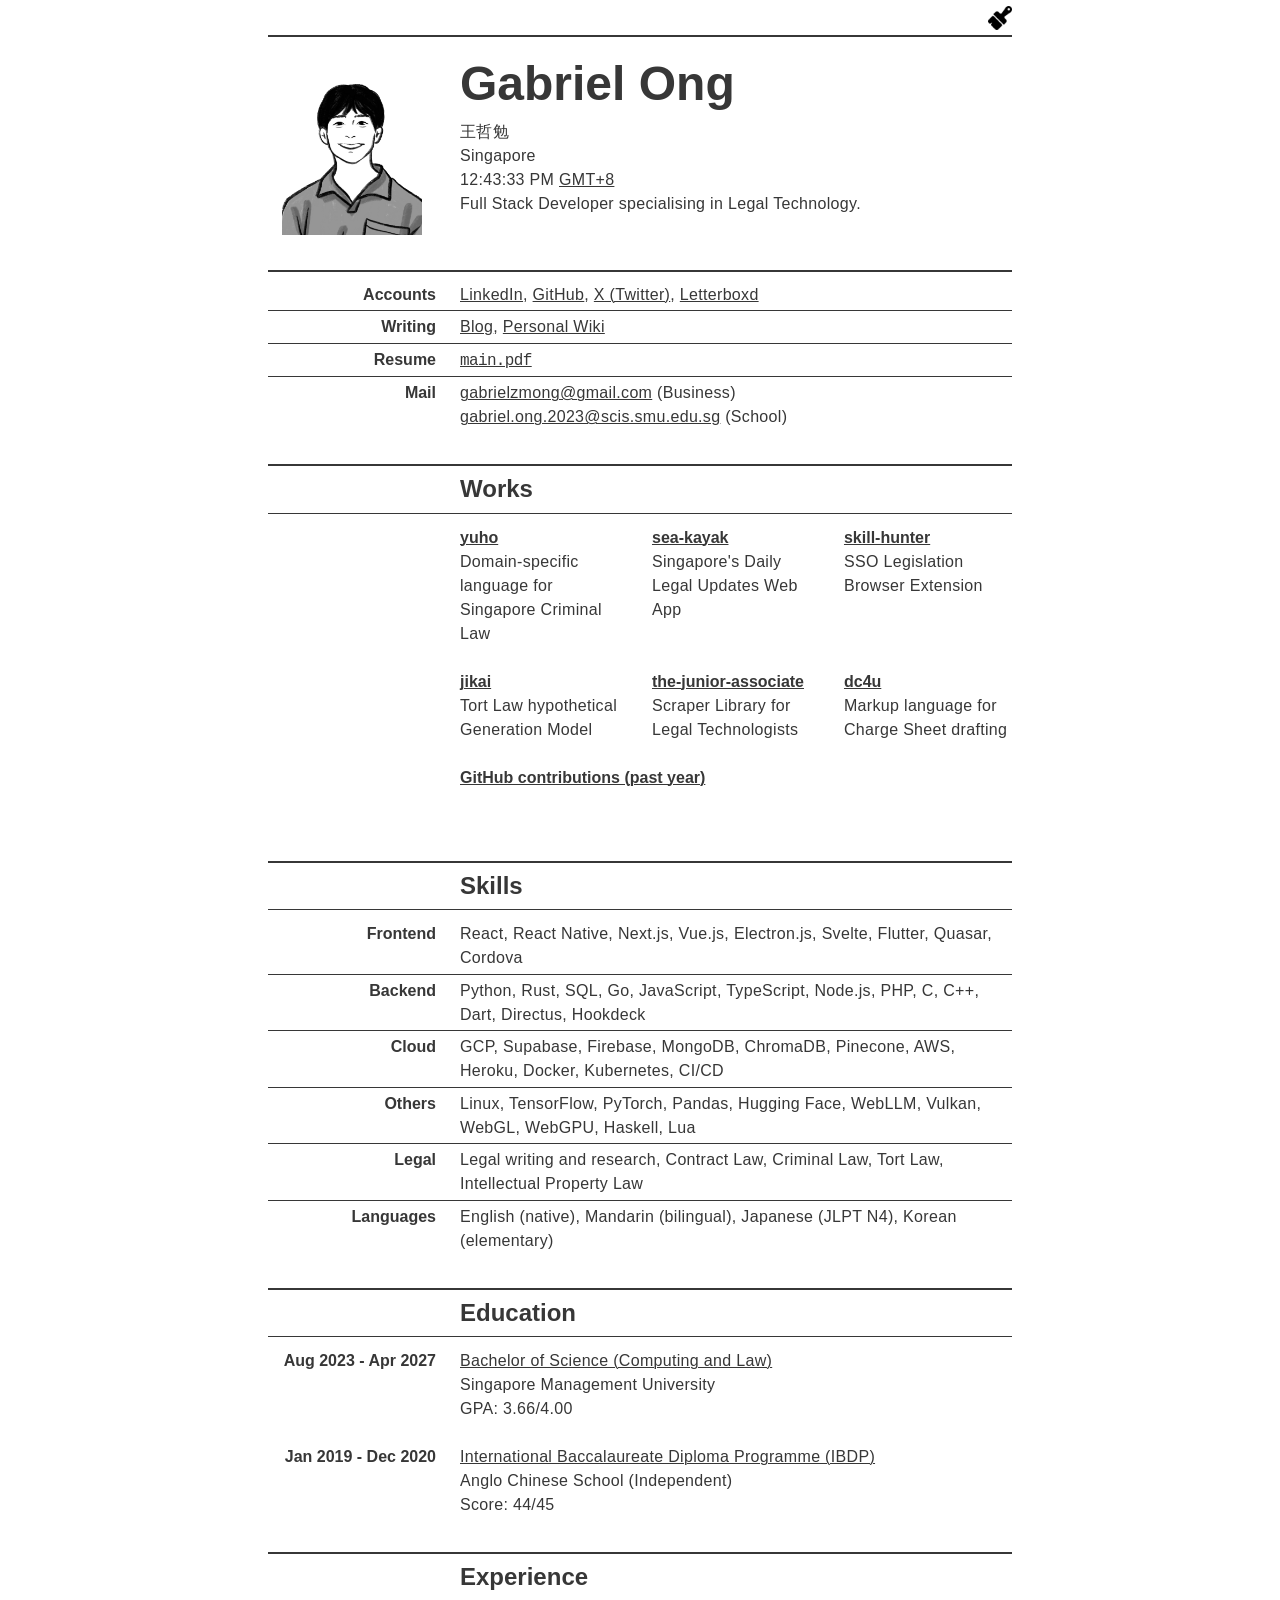
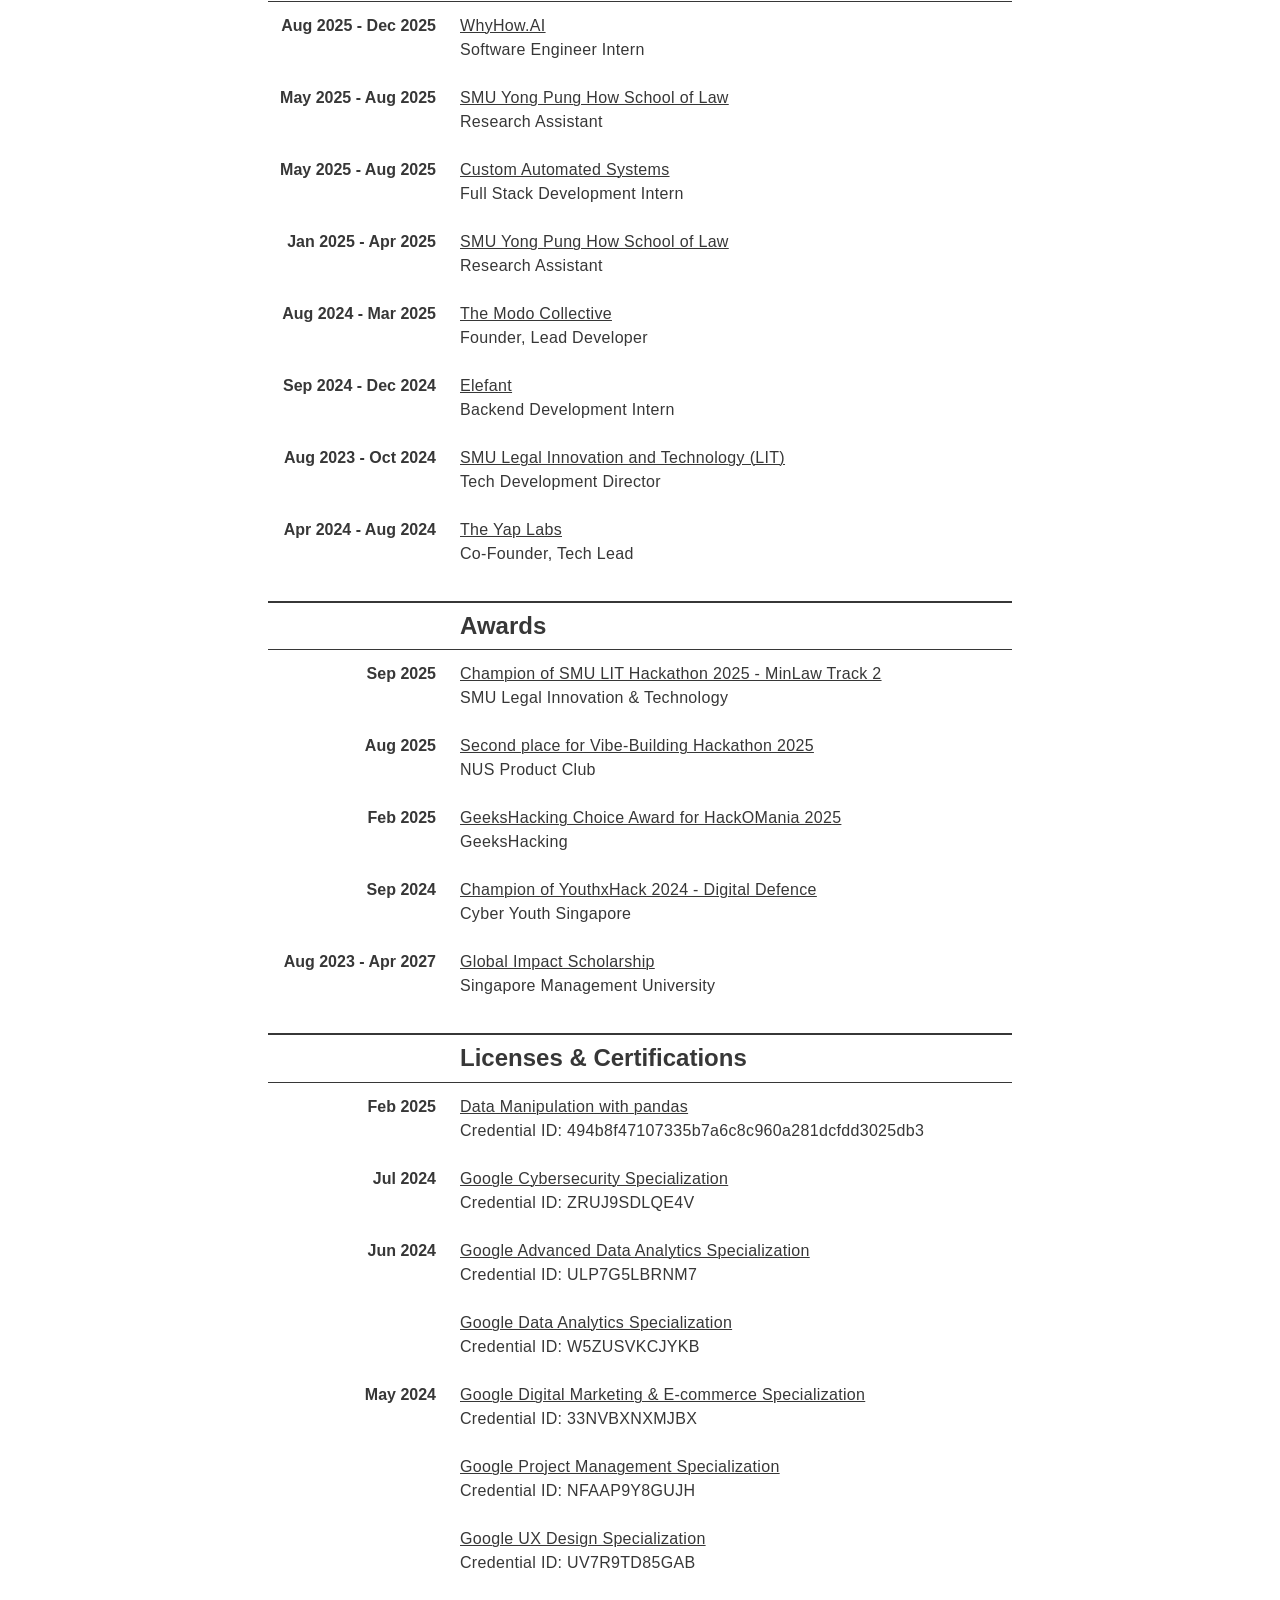
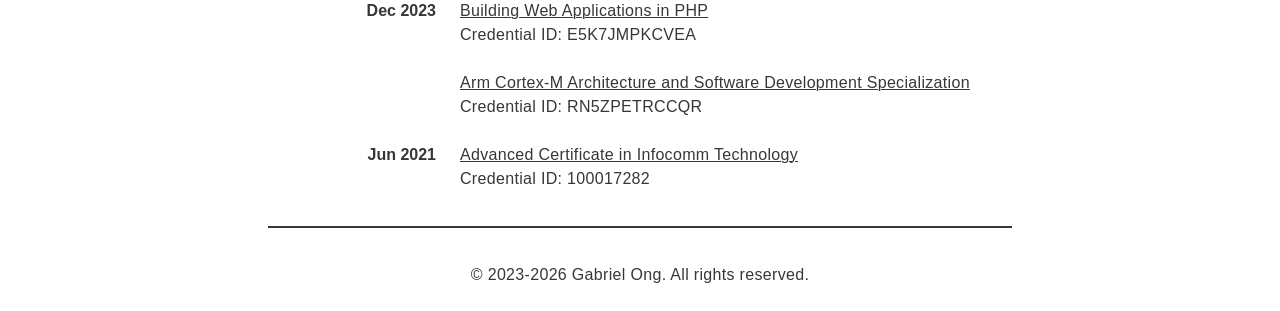
==== live/index.html @ a64ebde9 "chnaged project from dorso to dc4u" ====
<!-- 
font reference
  for the day when the referenced font url breaks
  https://github.com/kittykatattack/test/tree/master/fonts 
-->

<!-- document start -->

<!DOCTYPE html>
<html lang="en">
<head>
  <meta charset="utf-8">
  <meta name="description" content="Gabriel Ong is a Full Stack Developer in Singapore specialising in Legal Technology.">
  <meta name="viewport" content="width=device-width, initial-scale=1">
  <link preload="stylesheet" href="style.css" as="style">
  <link rel="stylesheet" href="style.css">
  <link rel="preload" href="https://res.hajimehoshi.com/fonts/SuisseIntl-Regular-WebXL.woff2" as="font" crossorigin="anonymous">
  <style>.thin-space:after{content:"\2006"}</style>
  <script src="script.js" defer></script>
  <title>GABRIEL ONG</title>
  <link rel="shortcut icon" href="./asset/blob.ico" type="image/x-icon">
</head>
<body>
  <div id="click-container"></div>

  <input type="button" id="dark-mode">
  <label for="dark-mode" id="">
    <img id="infinityButton" src="asset/roller.png" height="24" viewbox="0 -960 960 960" width="24"/>
  </label>

<!-- start of actual website -->

  <main>
    <article class="overallArticleTags">

    <!-- profile header -->

      <section class="title">
        <header>
          <h1>Gabriel Ong</h1>
          <p>王哲勉</p>
          <p>Singapore</p>
          <span id="time">0:00 PM</span>
          <a href="https://24timezones.com/world_directory/current_singapore_time.php">GMT+8</a>
          <p>Full Stack Developer specialising in Legal Technology.</p>
        </header>
        <aside>
          <figure>
            <img src="asset/gong2.png" width="140" alt="Gabriel Ong" id="gongImage">
          </figure>
        </aside>
      </section>

      <section class="skills">
        <dl>
          <dt>Accounts</dt>
          <dd>
            <a href="https://www.linkedin.com/in/gabriel-zmong/">LinkedIn</a>,
            <a href="https://github.com/gongahkia">GitHub</a>,
            <a href="https://x.com/gongahkia">X (Twitter)</a>,
            <a href="https://letterboxd.com/gongtalksfilm/">Letterboxd</a>
          </dd>
          <dt>Writing</dt>
          <dd>
            <a href="https://gabrielongzm.com/blog/">Blog</a>,
            <a href="https://gabrielongzm.com/personal-wiki/">Personal Wiki</a>
          </dd>          
          <dt>Resume</dt>
          <dd>
            <a href="./resume/main.pdf"><code>main.pdf</code></a>
          </dd>
          <dt>Mail</dt>
          <dd>
            <a href="mailto:gabrielzmong@gmail.com">gabrielzmong@gmail.com</a> (Business)
            <br>
            <a href="mailto:gabriel.ong.2023@scis.smu.edu.sg">gabriel.ong.2023@scis.smu.edu.sg</a> (School)
          </dd>
        </dl>
      </section>

    <!-- works (update as needed) -->

      <section class="works">
        <h2>Works</h2>
          <div class="grid-container">

          <div class="grid-item-1">
            <h3><a href="https://github.com/gongahkia/yuho">yuho</a></h3>
            <p>Domain-specific language for Singapore Criminal Law</p>
          </div>

          <div class="grid-item-1">
            <h3><a href="https://github.com/gongahkia/sea-kayak">sea-kayak</a></h3>
            <p>Singapore's Daily Legal Updates Web App</p>
          </div>

          <div class="grid-item-1">
            <h3><a href="https://github.com/gongahkia/skill-hunter">skill-hunter</a></h3>
            <p>SSO Legislation Browser Extension</p>
          </div>

          <div class="grid-item-1">
            <h3><a href="https://github.com/gongahkia/jikai">jikai</a></h3>
            <p>Tort Law hypothetical Generation Model</p>
          </div>

          <div class="grid-item-1">
            <h3><a href="https://github.com/gongahkia/the-junior-associate">the-junior-associate</a></h3>
            <p>Scraper Library for Legal Technologists</p>
          </div>

          <div class="grid-item-1">
            <h3><a href="https://github.com/gongahkia/dc4u">dc4u</a></h3>
            <p>Markup language for Charge Sheet drafting</p>
          </div>

        </div>
        <div class="grid-item-3">
          <h3><a href="https://github.com/gongahkia" id="contrib-title">GitHub contributions (past year)</a></h3>
          <div id="github-contrib-calendar" class="contrib-wrapper" aria-label="GitHub contributions calendar" role="img"></div>
          <div id="contrib-legend-container"></div>
        </div>
      </section>

    <!-- skills (update as needed) -->

      <section class="skills">
        <h2>Skills</h2>
        <dl>
          <dt>Frontend</dt>
          <dd>
            React, React Native, Next.js, Vue.js, Electron.js, Svelte, Flutter, Quasar, Cordova
          </dd>
          <dt>Backend</dt>
          <dd>
            Python, Rust, SQL, Go, JavaScript, TypeScript, Node.js, PHP, C, C++, Dart, Directus, Hookdeck
          </dd>
          <dt>Cloud</dt>
          <dd>
            GCP, Supabase, Firebase, MongoDB, ChromaDB, Pinecone, AWS, Heroku, Docker, Kubernetes, CI/CD
          </dd>
          <dt>Others</dt>
          <dd>
            Linux, TensorFlow, PyTorch, Pandas, Hugging Face, WebLLM, Vulkan, WebGL, WebGPU, Haskell, Lua
          </dd>
          <dt>Legal</dt>
          <dd>
            Legal writing and research, Contract Law, Criminal Law, Tort Law, Intellectual Property Law
          </dd>
          <dt>Languages</dt>
          <dd>
            English (native), Mandarin (bilingual), Japanese (JLPT N4), Korean (elementary)
          </dd>
        </dl>
      </section>

    <!-- education (update as needed) -->

      <section class="skills">

        <h2>Education</h2>

        <dl>
          <dt>Aug 2023 - Apr 2027</dt>
          <dd>
            <a href="https://computing.smu.edu.sg/bsc-computing-law">Bachelor of Science (Computing and Law)</a>
            <br>
            Singapore Management University
            <br>
            GPA: 3.66/4.00
          </dd>
        </dl>

        <dl>
          <dt>Jan 2019 - Dec 2020</dt>
          <dd>
            <a href="https://www.acsindep.moe.edu.sg/the-acs-independent-experience/ibdp/">International Baccalaureate Diploma Programme (IBDP)</a>
            <br>
            Anglo Chinese School (Independent)
            <br>
            Score: 44/45 
          </dd>
        </dl>

      </section>  

    <!-- experience (update as needed) -->

      <section class="skills">

        <h2>Experience</h2>

        <dl>
          <dt>Aug 2025 - Dec 2025</dt>
          <dd>
            <a href="https://whyhow.ai/">WhyHow.AI</a>
            <br>
            Software Engineer Intern
          </dd>
        </dl>
        
        <dl>
          <dt>May 2025 - Aug 2025</dt>
          <dd>
            <a href="https://law.smu.edu.sg/">SMU Yong Pung How School of Law</a>
            <br>
            Research Assistant
          </dd>
        </dl>
        
        <dl>
          <dt>May 2025 - Aug 2025</dt>
          <dd>
            <a href="https://customautosys.com/home">Custom Automated Systems</a>
            <br>
            Full Stack Development Intern
          </dd>
        </dl>

        <dl>
          <dt>Jan 2025 - Apr 2025</dt>
          <dd>
            <a href="https://law.smu.edu.sg/">SMU Yong Pung How School of Law</a>
            <br>
            Research Assistant
          </dd>
        </dl>

        <dl>
          <dt>Aug 2024 - Mar 2025</dt>
          <dd>
            <a href="https://modo-live.netlify.app/">The Modo Collective</a>
            <br>
            Founder, Lead Developer
          </dd>
        </dl>

        <dl>
          <dt>Sep 2024 - Dec 2024</dt>
          <dd>
            <a href="https://elefant.net.ai/">Elefant</a>
            <br>
            Backend Development Intern
          </dd>
        </dl>

        <dl>
          <dt>Aug 2023 - Oct 2024</dt>
          <dd>
            <a href="https://law.smu.edu.sg/student-activities/student-clubs/smu-legal-innovation-and-technology-lit">SMU Legal Innovation and Technology (LIT)</a>
            <br>
            Tech Development Director
          </dd>
        </dl>

        <dl>
          <dt>Apr 2024 - Aug 2024</dt>
          <dd>
            <a href="https://the-yap-labs.github.io/">The Yap Labs</a>
            <br>
            Co-Founder, Tech Lead
          </dd>
        </dl>

      </section>

    <!-- awards (update as needed) -->

      <section class="skills">

        <h2>Awards</h2>

        <dl>
          <dt>Sep 2025</dt>
          <dd>
            <a href="https://www.smulit.org/lit-hackathon-2025-problem-statements">Champion of SMU LIT Hackathon 2025 - MinLaw Track 2</a>
            <br>
            SMU Legal Innovation & Technology
          </dd>
        </dl>
        
        <dl>
          <dt>Aug 2025</dt>
          <dd>
            <a href="https://www.nusproductclub.com/">Second place for Vibe-Building Hackathon 2025</a>
            <br>
            NUS Product Club
          </dd>
        </dl>
        
        <dl>
          <dt>Feb 2025</dt>
          <dd>
            <a href="https://hackomania.geekshacking.com/">GeeksHacking Choice Award for HackOMania 2025</a>
            <br>
            GeeksHacking
          </dd>
        </dl>

        <dl>
          <dt>Sep 2024</dt>
          <dd>
            <a href="https://www.cyberyouth.sg/events/youthxhack-2024-total-defence-edition">Champion of YouthxHack 2024 - Digital Defence</a>
            <br>
            Cyber Youth Singapore
          </dd>
        </dl>

        <dl>
          <dt>Aug 2023 - Apr 2027</dt>
          <dd>
            <a href="https://admissions.smu.edu.sg/financial-matters/financial-aid/smu-global-impact-scholarship-award">Global Impact Scholarship</a>
            <br>
            Singapore Management University
          </dd>
        </dl>

      </section>

    <!-- certifications (update as needed) -->

      <section class="skills">

        <h2>Licenses & Certifications</h2>

        <dl>
          <dt>Feb 2025</dt>
          <dd>
            <a href="https://www.datacamp.com/courses/data-manipulation-with-pandas">Data Manipulation with pandas</a>
            <br>
            Credential ID: 494b8f47107335b7a6c8c960a281dcfdd3025db3 
          </dd>
        </dl>

        <dl>
          <dt>Jul 2024</dt>
          <dd>
            <a href="https://www.coursera.org/professional-certificates/google-cybersecurity">Google Cybersecurity Specialization</a>
            <br>
            Credential ID: ZRUJ9SDLQE4V
          </dd>
        </dl>

        <dl>
          <dt>Jun 2024</dt>
          <dd>
            <a href="https://www.coursera.org/professional-certificates/google-advanced-data-analytics">Google Advanced Data Analytics Specialization</a>
            <br>
            Credential ID: ULP7G5LBRNM7 
            <br>
            <br>
            <a href="https://www.coursera.org/professional-certificates/google-data-analytics">Google Data Analytics Specialization</a>
            <br>
            Credential ID: W5ZUSVKCJYKB
          </dd>
        </dl>

        <dl>
          <dt>May 2024</dt>
          <dd>
            <a href="https://www.coursera.org/professional-certificates/google-digital-marketing-ecommerce">Google Digital Marketing & E-commerce Specialization</a>
            <br>
            Credential ID: 33NVBXNXMJBX
            <br>
            <br>
            <a href="https://www.coursera.org/professional-certificates/google-project-management">Google Project Management Specialization</a>
            <br>
            Credential ID: NFAAP9Y8GUJH
            <br>
            <br>
            <a href="https://www.coursera.org/professional-certificates/google-ux-design">Google UX Design Specialization</a>
            <br>
            Credential ID: UV7R9TD85GAB
          </dd>
        </dl>

        <dl>
          <dt>Dec 2023</dt>
          <dd>
            <a href="https://www.coursera.org/learn/web-applications-php">Building Web Applications in PHP</a>
            <br>
            Credential ID: E5K7JMPKCVEA
            <br>
            <br>
            <a href="https://www.coursera.org/specializations/cortex-m-architecture-and-software-development">Arm Cortex-M Architecture and Software Development Specialization</a>
            <br>
            Credential ID: RN5ZPETRCCQR
          </dd>
        </dl>

        <dl>
          <dt>Jun 2021</dt>
          <dd>
            <a href="https://asktraining.com.sg/it-courses/advanced-certificate-in-infocomm-technology-infrastructure-and-operations/">Advanced Certificate in Infocomm Technology</a>
            <br>
            Credential ID: 100017282
          </dd>
        </dl>

      </section>  

    </article>

  <footer>
    <p>© 2023-<span id="current-year"></span> Gabriel Ong. All rights reserved.</p>
  </footer>

  </main>

  <div class="wrapper"></div>

</body>
</html>
---- live/style.css ----
/* --- FONTS --- */

@font-face {
    font-family: 'SuisseIntl';
    font-style: normal;
    font-weight: 400;
    font-stretch: normal;
    font-display: swap;
    src: url(https://res.hajimehoshi.com/fonts/SuisseIntl-Regular-WebXL.woff2) format('woff2');
}

@font-face {
    font-family: 'SuisseIntl';
    font-style: normal;
    font-weight: 600;
    font-stretch: normal;
    font-display: swap;
    src: url(https://res.hajimehoshi.com/fonts/SuisseIntl-SemiBold-WebXL.woff2) format('woff2');
}

@font-face {
    font-family: 'SuisseIntlCond';
    font-style: normal;
    font-weight: 700;
    font-stretch: normal;
    font-display: swap;
    src: url(https://res.hajimehoshi.com/fonts/SuisseIntlCond-Bold-WebXL.woff2) format('woff2');
}

@font-face {
    font-family: 'SuisseIntlMono';
    font-style: normal;
    font-weight: 400;
    font-stretch: normal;
    font-display: swap;
    src: url(https://res.hajimehoshi.com/fonts/SuisseIntlMono-Regular-WebXL.woff2) format('woff2');
}

@font-face {
    font-family: 'Noto Sans JP';
    font-style: normal;
    font-weight: 400;
    font-stretch: 100%;
    size-adjust: 95%;
    font-display: swap;
    src: url(https://fonts.bunny.net/noto-sans-jp/files/noto-sans-jp-japanese-400-normal.woff2) format('woff2')
}

@font-face {
    font-family: 'Noto Sans JP';
    font-style: normal;
    font-weight: 700;
    font-stretch: 100%;
    size-adjust: 95%;
    font-display: swap;
    src: url(https://fonts.bunny.net/noto-sans-jp/files/noto-sans-jp-japanese-700-normal.woff2) format('woff2')
}

/* defines some custom layers */
@layer margin, size, font, font-size, text-decoration, color, border, grid, figure, dark-mode;

/* resets all margins and paddings to zero for all elements as a default */
@layer margin { 
    * {
        padding: 0;
        margin: 0;
    }
}

/* define variables for various sizes */
@layer size {
    :root {
        --unit-size: 24px;
        --column-size: calc(7 * var(--unit-size));
        --thick-border-width: 2px;
        --thin-border-width: 0.5px;
    }
    :root:has(input#dark-mode:checked) {
        --thick-border-width: 1.5px;
    }
}

/* define fonts for different elements */
@layer font {
    body {
        font-family: 'SuisseIntl', 'Helvetica Neue', 'Helvetica', 'Arial', 'Noto Sans JP', 'Hiragino Kaku Gothic ProN', 'Hiragino Sans', 'BIZ UDPGothic', 'Meiryo', sans-serif;
        letter-spacing: 0.02em;
    }
    h1 {
        font-family: 'SuisseIntl', 'Helvetica Neue', 'Helvetica', 'Arial', 'Noto Sans JP', 'Hiragino Kaku Gothic ProN', 'Hiragino Sans', 'BIZ UDPGothic', 'Meiryo', sans-serif-condensed, sans-serif;
        font-weight: bold;
        letter-spacing: 0;
    }
    section.title h1 {
        font-family: 'SuisseIntlCond', 'HelveticaNeue-CondensedBold', 'Helvetica Neue', 'Helvetica', 'Arial', 'Noto Sans JP', 'Hiragino Kaku Gothic ProN', 'Hiragino Sans', 'BIZ UDPGothic', 'Meiryo', sans-serif-condensed, sans-serif;
        font-weight: bold;
        letter-spacing: 0;
    }
    h2, h3, h4, dt {
        font-family: 'SuisseIntl', 'Helvetica Neue', 'Helvetica', 'Arial', 'Noto Sans JP', 'Hiragino Kaku Gothic ProN', 'Hiragino Sans', 'BIZ UDPGothic', 'Meiryo', sans-serif;
        font-weight: bold;
        letter-spacing: 0;
    }
    code {
        font-family: 'SuisseIntlMono', monospace;
        letter-spacing: -0.04em;
    }
}

/* define font sizes and line heights elements */
@layer font-size {
    body {
        font-size: calc(var(--unit-size) * 2 / 3);
        line-height: var(--unit-size);
    }
    h1 {
        font-size: calc(2 * var(--unit-size) * 2 / 3);
        line-height: calc(2 * var(--unit-size));
    }
    section.title h1 {
        font-size: calc(3 * var(--unit-size) * 2 / 3);
        line-height: calc(3 * var(--unit-size));
    }
    h2 {
        font-size: var(--unit-size);
        line-height: var(--unit-size);
    }
    h3 {
        font-size: calc(var(--unit-size) * 2 / 3);
        line-height: var(--unit-size);
    }
}

/* define anchor tag decoration */
@layer text-decoration {
    a {
        text-decoration-line: underline;
        text-decoration-thickness: 1px;
    }
}

/* define button decoration */
#infinityButton {
    color: var(--foreground-color);
    background: none;
}

/* define core colors */
@layer color {
    :root {
        --color-white: #ffffff;
        --color-black: #101010;
        --background-color: color-mix(in oklab, var(--color-black) 0%, var(--color-white));
        --foreground-color: color-mix(in oklab, var(--color-black) 80%, var(--color-white));
        --thin-border-color: var(--foreground-color);
    }
    :root:has(input#dark-mode:checked) {
        --background-color: color-mix(in oklab, var(--color-black) 100%, var(--color-white));
        --foreground-color: color-mix(in oklab, var(--color-black) 20%, var(--color-white));
        --thin-border-color: color-mix(in oklab, var(--foreground-color), transparent 50%);
    }
    html {
        background-color: var(--background-color);
        transition: background-color 0.1s ease;
    }
    * {
        color: var(--foreground-color);
        transition: color 0.1s ease;
    }
}

/* define layout with flexbox for dynamic sizing and alignment */
@layer flex {
    body {
        display: flex;
    }
    main {
        display: flex;
        flex-direction: column;
        flex-grow: 1;
        align-items: center;
    }
    article {
        display: flex;
        flex-direction: column;
        width: calc(4 * var(--column-size) + 3 * var(--unit-size));
        max-width: calc(100vw - 2 * var(--unit-size) + 2 * var(--unit-size) / 6);
    }
}

/* define borders */
@layer border {
    article {
        border-top: var(--thick-border-width) solid var(--foreground-color);
        margin-top: calc((var(--unit-size) - var(--thick-border-width)) / 2 + var(--unit-size));
        padding-top: calc((var(--unit-size) - var(--thick-border-width)) / 2);
        border-bottom: var(--thick-border-width) solid var(--foreground-color);
        margin-bottom: calc((var(--unit-size) - var(--thick-border-width)) / 2 + var(--unit-size));
        padding-bottom: calc((var(--unit-size) - var(--thick-border-width)) / 2 + var(--unit-size));
    }
    h2 {
        border-bottom: var(--thin-border-width) solid var(--thin-border-color);
        margin-bottom: calc((var(--unit-size) - var(--thin-border-width)) / 2 - var(--unit-size)); /* This negative margin invalidates the gap of the grid of a section. */
        padding-bottom: calc((var(--unit-size) - var(--thin-border-width)) / 2);
    }
    section {
        border-top: var(--thick-border-width) solid var(--foreground-color);
        margin-top: calc((var(--unit-size) - var(--thick-border-width)) / 2 + var(--unit-size));
        padding-top: calc((var(--unit-size) - var(--thick-border-width)) / 2);
    }
    section:first-of-type {
        border-top-style: none;
        margin-top: 0;
        padding-top: 0;
    }
}

/* define section layout with grid for element alignment */
@layer grid {
    section {
        display: flex;
        flex-flow: row-reverse wrap;
        gap: var(--unit-size);
    }
    section > * {
        width: calc((100% - 3 * var(--unit-size)) / 4 * 3 + 2 * var(--unit-size));
    }
    section > h2, section > dl {
        width: 100%;
    }
    section > aside {
        width: var(--column-size);
    }
    .grid-container {
        display: grid;
        grid-template-columns: repeat(3, calc((100% - 2 * var(--unit-size)) / 3));
        gap: var(--unit-size);
    }
    .grid-item-1 {
        grid-column: span 1;
    }
    .grid-item-2 {
        grid-column: span 2;
    }
    .grid-item-3 {
        grid-column: span 3;
    }
    /* contributions calendar */
    #github-contrib-calendar {
        width: 100%;
        padding-top: calc(var(--unit-size) / 2);
        padding-bottom: calc(var(--unit-size));
        overflow-x: auto;
        overflow-y: hidden;
    }
    .contrib-grid {
        display: grid;
        grid-auto-flow: column;
        grid-auto-columns: min-content;
        gap: 2px;
        width: max-content;
    }
    .contrib-week {
        display: grid;
        grid-template-rows: repeat(7, 12px);
        gap: 2px;
    }
    .contrib-day {
        width: 12px;
        height: 12px;
        border: 1px solid var(--thin-border-color);
        background-color: color-mix(in oklab, var(--foreground-color) 10%, transparent);
    }
    .intensity-0 { background-color: transparent; }
    .intensity-1 { background-color: color-mix(in oklab, var(--foreground-color) 15%, transparent); }
    .intensity-2 { background-color: color-mix(in oklab, var(--foreground-color) 30%, transparent); }
    .intensity-3 { background-color: color-mix(in oklab, var(--foreground-color) 50%, transparent); }
    .intensity-4 { background-color: color-mix(in oklab, var(--foreground-color) 70%, transparent); }
    .contrib-legend {
        display: flex;
        align-items: center;
        gap: 6px;
        margin-top: calc(var(--unit-size) / 2);
        font-size: 12px;
    }
    .legend-swatch { width: 12px; height: 12px; border: 1px solid var(--thin-border-color); }
    .contrib-tooltip {
        position: absolute;
        pointer-events: none;
        background: var(--background-color);
        color: var(--foreground-color);
        border: 1px solid var(--thin-border-color);
        padding: 4px 6px;
        font-size: 12px;
        white-space: nowrap;
        transform: translate(-50%, -120%);
        z-index: 1000;
    }
    h2 {
        padding-left: calc((100% - 3 * var(--unit-size)) / 4 + var(--unit-size))
    }
    dl {
        display: flex;
        flex-wrap: wrap;
        align-items: stretch;
    }
    dt {
        width: var(--column-size);
        padding-right: var(--unit-size);
        text-align: right;
    }
    dd {
        width: calc(100% - var(--column-size) - var(--unit-size));
    }
    dt, dd {
        padding-top: calc((var(--unit-size) / 3 - var(--thin-border-width)) / 2);
        border-top: var(--thin-border-width) solid var(--thin-border-color);
        margin-top: calc((var(--unit-size) / 3 - var(--thin-border-width)) / 2);
    }
    dt:first-of-type, dd:first-of-type {
        padding-top: 0;
        border-top-style: none;
        margin-top: 0;
    }

    /* dynamically resize content for screens of different sizes */
    @media only screen and (max-width: calc(4 * 168px + 5 * 24px)) {
        section > * {
            width: 100%;
        }
        section.title > header {
            width: calc((100% - 2 * var(--unit-size)) / 3 * 2 + var(--unit-size));
        }
        section > *:empty {
            display: none;
        }
        section {
            grid-template-columns: 1fr calc((100% - 2 * var(--unit-size)) / 3);
        }

        .grid-container {
            grid-template-columns: repeat(3, calc((100% - 2 * var(--unit-size)) / 3));
        }
        .grid-item-2 {
            grid-column: span 3;
        }
        h2 {
            padding-left: 0;
        }
        section > h2, .grid-container {
            padding-left: calc(var(--unit-size) / 6);
            padding-right: calc(var(--unit-size) / 6);
        }
        dt {
            width: calc((100% - 2 * var(--unit-size)) / 3);
        }
        dd {
            width: calc((100% - 2 * var(--unit-size)) / 3 * 2 + var(--unit-size));
        }
        ul {
            padding-left: var(--unit-size);
        }
    }

    @media only screen and (max-width: calc(3 * 168px + 4 * 24px)) {
        section.title > aside {
            width: 100%;
        }
        section.title > header {
            width: 100%;
        }
        .grid-container {
            grid-template-columns: repeat(2, calc((100% - var(--unit-size)) / 2));
        }
        .grid-item-2 {
            grid-column: span 2;
        }
        .grid-item-3 {
            grid-column: span 2;
        }
        section > header, dt, dd {
            padding-left: calc(var(--unit-size) / 6);
            padding-right: calc(var(--unit-size) / 6);
        }
        dt {
            width: 100%;
            text-align: left;
        }
        dd {
            width: 100%;
        }
        dd {
            padding-top: 0;
            border-top-style: none;
            margin-top: 0;
        }
    }

    @media only screen and (max-width: calc(2 * 168px + 3 * 24px)) {
        .grid-container {
            grid-template-columns: 100%;
        }
        .grid-item-2 {
            grid-column: span 1;
        }
        .grid-item-3 {
            grid-column: span 1;
        }
    }
}

/* defines figures */
@layer figure {
    figure {
        width: 100%;

        display: flex;
        align-items: center;
        justify-content: center;
    }
    figure:only-child {
        height: 100%;
    }
    figure * {
        vertical-align: middle;
    }
}

/* defines styles when toggling dark mode */
@layer dark-mode {
    input#dark-mode {
        display: none;
    }
    input#dark-mode ~ label {
        display: inline-block;
        position: absolute;
        top: calc((var(--unit-size) - var(--thick-border-width)) / 4); /* Put the image in the middle of the article top. */
        right: max(calc((100vw - 4 * var(--column-size) - 3 * var(--unit-size) ) / 2), var(--unit-size));
    }
    input#dark-mode ~ label#dark-mode-light {
        display: none;
    }
    input#dark-mode:checked ~ label#dark-mode-light {
        display: inline-block;
    }
    input#dark-mode:checked ~ label#dark-mode-dark {
        display: none;
    }
    input#dark-mode ~ label {
        cursor: pointer;
    }
    input#dark-mode ~ label svg {
        width: var(--unit-size);
        height: var(--unit-size);
    }
    input#dark-mode ~ label svg path {
        fill: var(--foreground-color);
    }
}

footer {
    /* position: fixed; */
    bottom: 0px;
    margin-bottom: 25px;
}

#click-container {
    position: fixed;
    top: 0;
    left: 0;
    width: 100%;
    height: 100%;
    pointer-events: none;
    z-index: 9999;
}

.click-animation {
    position: absolute;
    font-size: 14px;
    color: #333;
    user-select: none;
    pointer-events: none;
    animation: clickFade 1s ease-out forwards;
}

@keyframes clickFade {
    0% {
      opacity: 1;
      transform: translateY(0);
    }
    100% {
      opacity: 0;
      transform: translateY(-20px);
    }
}
---- live/style.css ----
/* --- FONTS --- */

@font-face {
    font-family: 'SuisseIntl';
    font-style: normal;
    font-weight: 400;
    font-stretch: normal;
    font-display: swap;
    src: url(https://res.hajimehoshi.com/fonts/SuisseIntl-Regular-WebXL.woff2) format('woff2');
}

@font-face {
    font-family: 'SuisseIntl';
    font-style: normal;
    font-weight: 600;
    font-stretch: normal;
    font-display: swap;
    src: url(https://res.hajimehoshi.com/fonts/SuisseIntl-SemiBold-WebXL.woff2) format('woff2');
}

@font-face {
    font-family: 'SuisseIntlCond';
    font-style: normal;
    font-weight: 700;
    font-stretch: normal;
    font-display: swap;
    src: url(https://res.hajimehoshi.com/fonts/SuisseIntlCond-Bold-WebXL.woff2) format('woff2');
}

@font-face {
    font-family: 'SuisseIntlMono';
    font-style: normal;
    font-weight: 400;
    font-stretch: normal;
    font-display: swap;
    src: url(https://res.hajimehoshi.com/fonts/SuisseIntlMono-Regular-WebXL.woff2) format('woff2');
}

@font-face {
    font-family: 'Noto Sans JP';
    font-style: normal;
    font-weight: 400;
    font-stretch: 100%;
    size-adjust: 95%;
    font-display: swap;
    src: url(https://fonts.bunny.net/noto-sans-jp/files/noto-sans-jp-japanese-400-normal.woff2) format('woff2')
}

@font-face {
    font-family: 'Noto Sans JP';
    font-style: normal;
    font-weight: 700;
    font-stretch: 100%;
    size-adjust: 95%;
    font-display: swap;
    src: url(https://fonts.bunny.net/noto-sans-jp/files/noto-sans-jp-japanese-700-normal.woff2) format('woff2')
}

/* defines some custom layers */
@layer margin, size, font, font-size, text-decoration, color, border, grid, figure, dark-mode;

/* resets all margins and paddings to zero for all elements as a default */
@layer margin { 
    * {
        padding: 0;
        margin: 0;
    }
}

/* define variables for various sizes */
@layer size {
    :root {
        --unit-size: 24px;
        --column-size: calc(7 * var(--unit-size));
        --thick-border-width: 2px;
        --thin-border-width: 0.5px;
    }
    :root:has(input#dark-mode:checked) {
        --thick-border-width: 1.5px;
    }
}

/* define fonts for different elements */
@layer font {
    body {
        font-family: 'SuisseIntl', 'Helvetica Neue', 'Helvetica', 'Arial', 'Noto Sans JP', 'Hiragino Kaku Gothic ProN', 'Hiragino Sans', 'BIZ UDPGothic', 'Meiryo', sans-serif;
        letter-spacing: 0.02em;
    }
    h1 {
        font-family: 'SuisseIntl', 'Helvetica Neue', 'Helvetica', 'Arial', 'Noto Sans JP', 'Hiragino Kaku Gothic ProN', 'Hiragino Sans', 'BIZ UDPGothic', 'Meiryo', sans-serif-condensed, sans-serif;
        font-weight: bold;
        letter-spacing: 0;
    }
    section.title h1 {
        font-family: 'SuisseIntlCond', 'HelveticaNeue-CondensedBold', 'Helvetica Neue', 'Helvetica', 'Arial', 'Noto Sans JP', 'Hiragino Kaku Gothic ProN', 'Hiragino Sans', 'BIZ UDPGothic', 'Meiryo', sans-serif-condensed, sans-serif;
        font-weight: bold;
        letter-spacing: 0;
    }
    h2, h3, h4, dt {
        font-family: 'SuisseIntl', 'Helvetica Neue', 'Helvetica', 'Arial', 'Noto Sans JP', 'Hiragino Kaku Gothic ProN', 'Hiragino Sans', 'BIZ UDPGothic', 'Meiryo', sans-serif;
        font-weight: bold;
        letter-spacing: 0;
    }
    code {
        font-family: 'SuisseIntlMono', monospace;
        letter-spacing: -0.04em;
    }
}

/* define font sizes and line heights elements */
@layer font-size {
    body {
        font-size: calc(var(--unit-size) * 2 / 3);
        line-height: var(--unit-size);
    }
    h1 {
        font-size: calc(2 * var(--unit-size) * 2 / 3);
        line-height: calc(2 * var(--unit-size));
    }
    section.title h1 {
        font-size: calc(3 * var(--unit-size) * 2 / 3);
        line-height: calc(3 * var(--unit-size));
    }
    h2 {
        font-size: var(--unit-size);
        line-height: var(--unit-size);
    }
    h3 {
        font-size: calc(var(--unit-size) * 2 / 3);
        line-height: var(--unit-size);
    }
}

/* define anchor tag decoration */
@layer text-decoration {
    a {
        text-decoration-line: underline;
        text-decoration-thickness: 1px;
    }
}

/* define button decoration */
#infinityButton {
    color: var(--foreground-color);
    background: none;
}

/* define core colors */
@layer color {
    :root {
        --color-white: #ffffff;
        --color-black: #101010;
        --background-color: color-mix(in oklab, var(--color-black) 0%, var(--color-white));
        --foreground-color: color-mix(in oklab, var(--color-black) 80%, var(--color-white));
        --thin-border-color: var(--foreground-color);
    }
    :root:has(input#dark-mode:checked) {
        --background-color: color-mix(in oklab, var(--color-black) 100%, var(--color-white));
        --foreground-color: color-mix(in oklab, var(--color-black) 20%, var(--color-white));
        --thin-border-color: color-mix(in oklab, var(--foreground-color), transparent 50%);
    }
    html {
        background-color: var(--background-color);
        transition: background-color 0.1s ease;
    }
    * {
        color: var(--foreground-color);
        transition: color 0.1s ease;
    }
}

/* define layout with flexbox for dynamic sizing and alignment */
@layer flex {
    body {
        display: flex;
    }
    main {
        display: flex;
        flex-direction: column;
        flex-grow: 1;
        align-items: center;
    }
    article {
        display: flex;
        flex-direction: column;
        width: calc(4 * var(--column-size) + 3 * var(--unit-size));
        max-width: calc(100vw - 2 * var(--unit-size) + 2 * var(--unit-size) / 6);
    }
}

/* define borders */
@layer border {
    article {
        border-top: var(--thick-border-width) solid var(--foreground-color);
        margin-top: calc((var(--unit-size) - var(--thick-border-width)) / 2 + var(--unit-size));
        padding-top: calc((var(--unit-size) - var(--thick-border-width)) / 2);
        border-bottom: var(--thick-border-width) solid var(--foreground-color);
        margin-bottom: calc((var(--unit-size) - var(--thick-border-width)) / 2 + var(--unit-size));
        padding-bottom: calc((var(--unit-size) - var(--thick-border-width)) / 2 + var(--unit-size));
    }
    h2 {
        border-bottom: var(--thin-border-width) solid var(--thin-border-color);
        margin-bottom: calc((var(--unit-size) - var(--thin-border-width)) / 2 - var(--unit-size)); /* This negative margin invalidates the gap of the grid of a section. */
        padding-bottom: calc((var(--unit-size) - var(--thin-border-width)) / 2);
    }
    section {
        border-top: var(--thick-border-width) solid var(--foreground-color);
        margin-top: calc((var(--unit-size) - var(--thick-border-width)) / 2 + var(--unit-size));
        padding-top: calc((var(--unit-size) - var(--thick-border-width)) / 2);
    }
    section:first-of-type {
        border-top-style: none;
        margin-top: 0;
        padding-top: 0;
    }
}

/* define section layout with grid for element alignment */
@layer grid {
    section {
        display: flex;
        flex-flow: row-reverse wrap;
        gap: var(--unit-size);
    }
    section > * {
        width: calc((100% - 3 * var(--unit-size)) / 4 * 3 + 2 * var(--unit-size));
    }
    section > h2, section > dl {
        width: 100%;
    }
    section > aside {
        width: var(--column-size);
    }
    .grid-container {
        display: grid;
        grid-template-columns: repeat(3, calc((100% - 2 * var(--unit-size)) / 3));
        gap: var(--unit-size);
    }
    .grid-item-1 {
        grid-column: span 1;
    }
    .grid-item-2 {
        grid-column: span 2;
    }
    .grid-item-3 {
        grid-column: span 3;
    }
    /* contributions calendar */
    #github-contrib-calendar {
        width: 100%;
        padding-top: calc(var(--unit-size) / 2);
        padding-bottom: calc(var(--unit-size));
        overflow-x: auto;
        overflow-y: hidden;
    }
    .contrib-grid {
        display: grid;
        grid-auto-flow: column;
        grid-auto-columns: min-content;
        gap: 2px;
        width: max-content;
    }
    .contrib-week {
        display: grid;
        grid-template-rows: repeat(7, 12px);
        gap: 2px;
    }
    .contrib-day {
        width: 12px;
        height: 12px;
        border: 1px solid var(--thin-border-color);
        background-color: color-mix(in oklab, var(--foreground-color) 10%, transparent);
    }
    .intensity-0 { background-color: transparent; }
    .intensity-1 { background-color: color-mix(in oklab, var(--foreground-color) 15%, transparent); }
    .intensity-2 { background-color: color-mix(in oklab, var(--foreground-color) 30%, transparent); }
    .intensity-3 { background-color: color-mix(in oklab, var(--foreground-color) 50%, transparent); }
    .intensity-4 { background-color: color-mix(in oklab, var(--foreground-color) 70%, transparent); }
    .contrib-legend {
        display: flex;
        align-items: center;
        gap: 6px;
        margin-top: calc(var(--unit-size) / 2);
        font-size: 12px;
    }
    .legend-swatch { width: 12px; height: 12px; border: 1px solid var(--thin-border-color); }
    .contrib-tooltip {
        position: absolute;
        pointer-events: none;
        background: var(--background-color);
        color: var(--foreground-color);
        border: 1px solid var(--thin-border-color);
        padding: 4px 6px;
        font-size: 12px;
        white-space: nowrap;
        transform: translate(-50%, -120%);
        z-index: 1000;
    }
    h2 {
        padding-left: calc((100% - 3 * var(--unit-size)) / 4 + var(--unit-size))
    }
    dl {
        display: flex;
        flex-wrap: wrap;
        align-items: stretch;
    }
    dt {
        width: var(--column-size);
        padding-right: var(--unit-size);
        text-align: right;
    }
    dd {
        width: calc(100% - var(--column-size) - var(--unit-size));
    }
    dt, dd {
        padding-top: calc((var(--unit-size) / 3 - var(--thin-border-width)) / 2);
        border-top: var(--thin-border-width) solid var(--thin-border-color);
        margin-top: calc((var(--unit-size) / 3 - var(--thin-border-width)) / 2);
    }
    dt:first-of-type, dd:first-of-type {
        padding-top: 0;
        border-top-style: none;
        margin-top: 0;
    }

    /* dynamically resize content for screens of different sizes */
    @media only screen and (max-width: calc(4 * 168px + 5 * 24px)) {
        section > * {
            width: 100%;
        }
        section.title > header {
            width: calc((100% - 2 * var(--unit-size)) / 3 * 2 + var(--unit-size));
        }
        section > *:empty {
            display: none;
        }
        section {
            grid-template-columns: 1fr calc((100% - 2 * var(--unit-size)) / 3);
        }

        .grid-container {
            grid-template-columns: repeat(3, calc((100% - 2 * var(--unit-size)) / 3));
        }
        .grid-item-2 {
            grid-column: span 3;
        }
        h2 {
            padding-left: 0;
        }
        section > h2, .grid-container {
            padding-left: calc(var(--unit-size) / 6);
            padding-right: calc(var(--unit-size) / 6);
        }
        dt {
            width: calc((100% - 2 * var(--unit-size)) / 3);
        }
        dd {
            width: calc((100% - 2 * var(--unit-size)) / 3 * 2 + var(--unit-size));
        }
        ul {
            padding-left: var(--unit-size);
        }
    }

    @media only screen and (max-width: calc(3 * 168px + 4 * 24px)) {
        section.title > aside {
            width: 100%;
        }
        section.title > header {
            width: 100%;
        }
        .grid-container {
            grid-template-columns: repeat(2, calc((100% - var(--unit-size)) / 2));
        }
        .grid-item-2 {
            grid-column: span 2;
        }
        .grid-item-3 {
            grid-column: span 2;
        }
        section > header, dt, dd {
            padding-left: calc(var(--unit-size) / 6);
            padding-right: calc(var(--unit-size) / 6);
        }
        dt {
            width: 100%;
            text-align: left;
        }
        dd {
            width: 100%;
        }
        dd {
            padding-top: 0;
            border-top-style: none;
            margin-top: 0;
        }
    }

    @media only screen and (max-width: calc(2 * 168px + 3 * 24px)) {
        .grid-container {
            grid-template-columns: 100%;
        }
        .grid-item-2 {
            grid-column: span 1;
        }
        .grid-item-3 {
            grid-column: span 1;
        }
    }
}

/* defines figures */
@layer figure {
    figure {
        width: 100%;

        display: flex;
        align-items: center;
        justify-content: center;
    }
    figure:only-child {
        height: 100%;
    }
    figure * {
        vertical-align: middle;
    }
}

/* defines styles when toggling dark mode */
@layer dark-mode {
    input#dark-mode {
        display: none;
    }
    input#dark-mode ~ label {
        display: inline-block;
        position: absolute;
        top: calc((var(--unit-size) - var(--thick-border-width)) / 4); /* Put the image in the middle of the article top. */
        right: max(calc((100vw - 4 * var(--column-size) - 3 * var(--unit-size) ) / 2), var(--unit-size));
    }
    input#dark-mode ~ label#dark-mode-light {
        display: none;
    }
    input#dark-mode:checked ~ label#dark-mode-light {
        display: inline-block;
    }
    input#dark-mode:checked ~ label#dark-mode-dark {
        display: none;
    }
    input#dark-mode ~ label {
        cursor: pointer;
    }
    input#dark-mode ~ label svg {
        width: var(--unit-size);
        height: var(--unit-size);
    }
    input#dark-mode ~ label svg path {
        fill: var(--foreground-color);
    }
}

footer {
    /* position: fixed; */
    bottom: 0px;
    margin-bottom: 25px;
}

#click-container {
    position: fixed;
    top: 0;
    left: 0;
    width: 100%;
    height: 100%;
    pointer-events: none;
    z-index: 9999;
}

.click-animation {
    position: absolute;
    font-size: 14px;
    color: #333;
    user-select: none;
    pointer-events: none;
    animation: clickFade 1s ease-out forwards;
}

@keyframes clickFade {
    0% {
      opacity: 1;
      transform: translateY(0);
    }
    100% {
      opacity: 0;
      transform: translateY(-20px);
    }
}
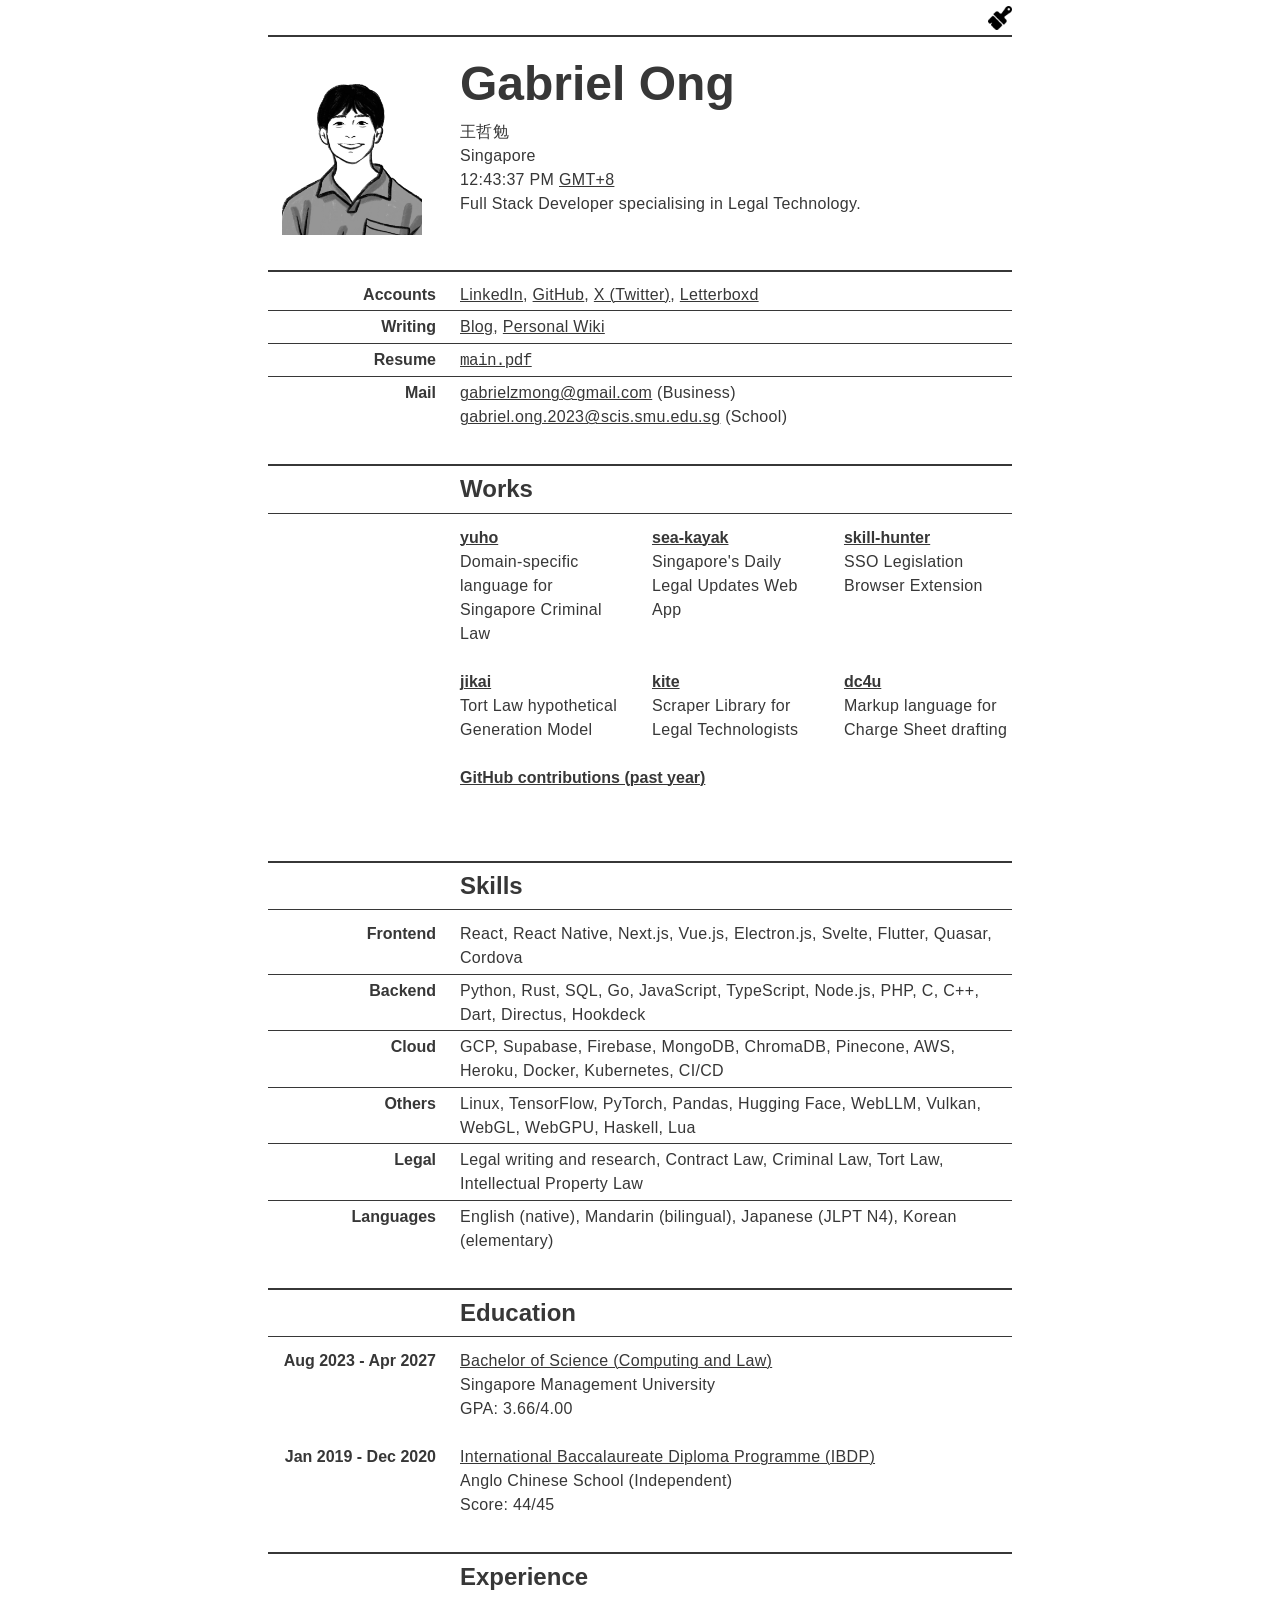
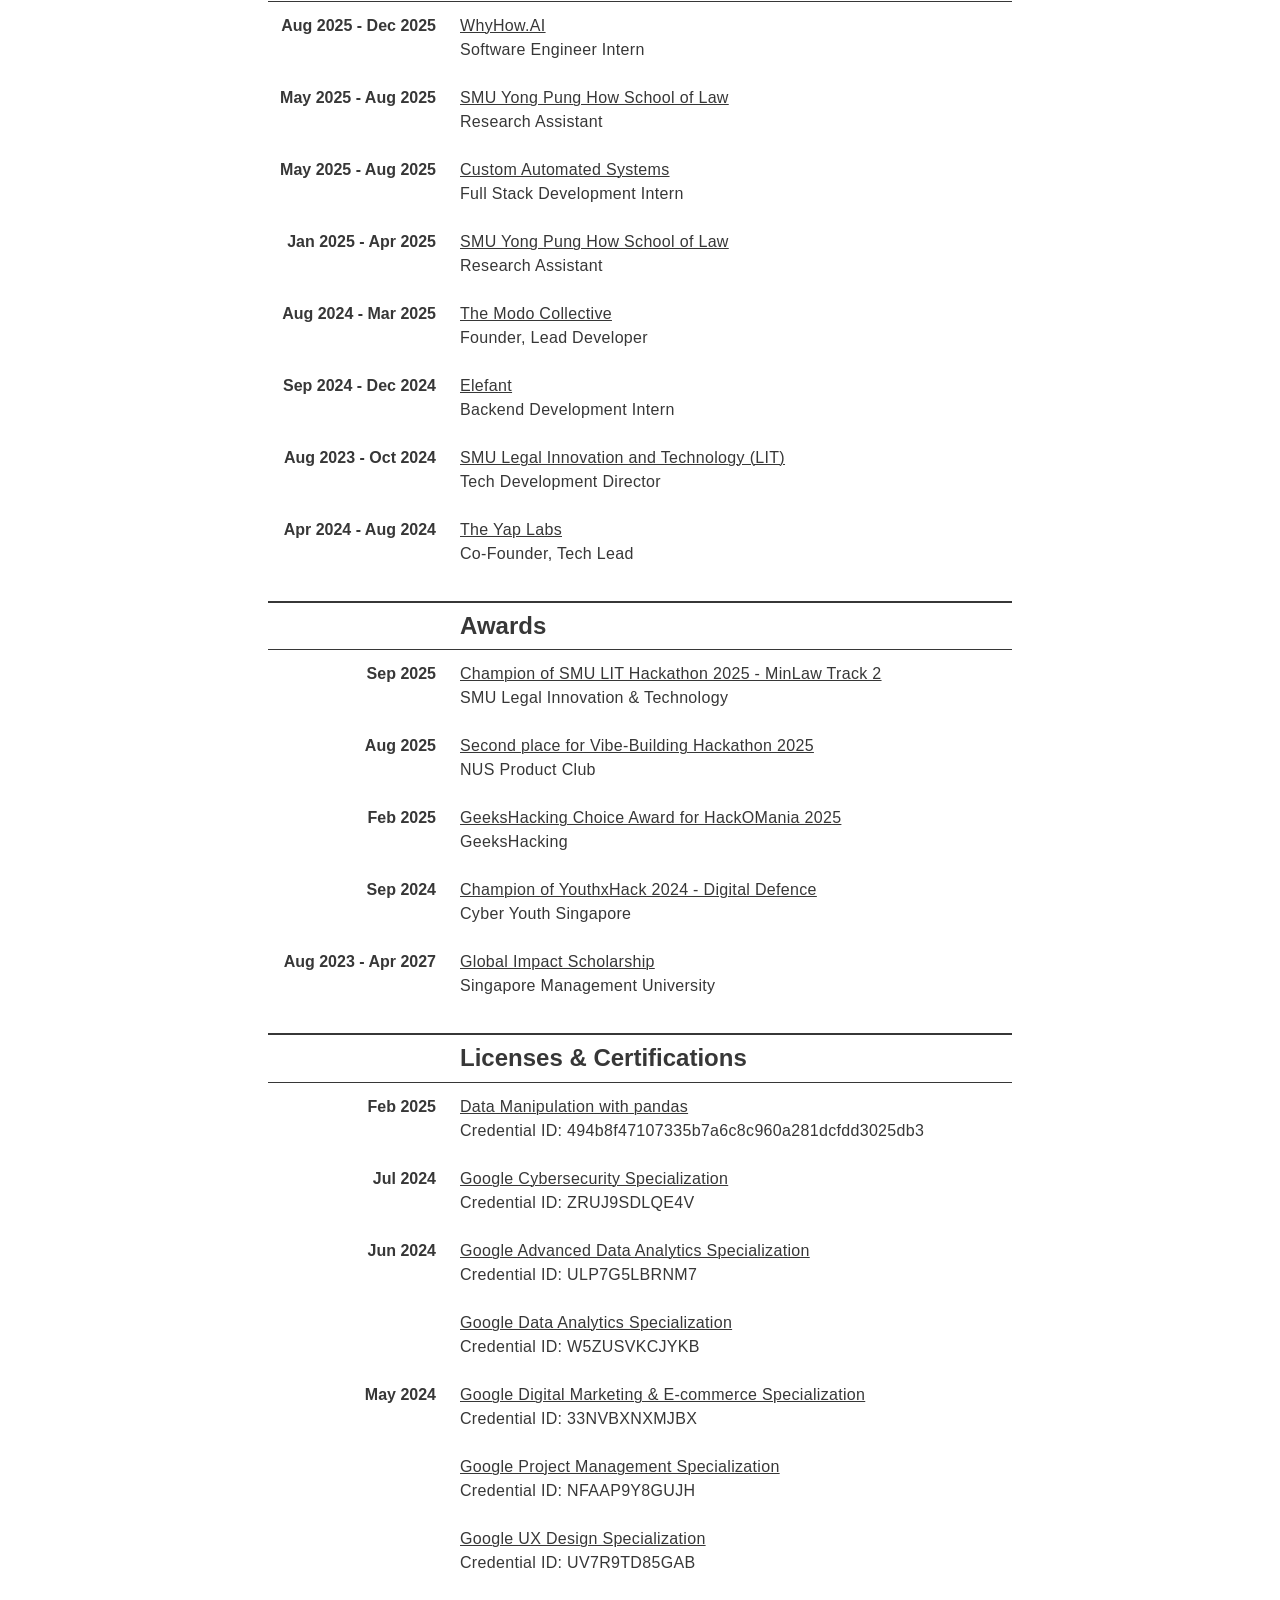
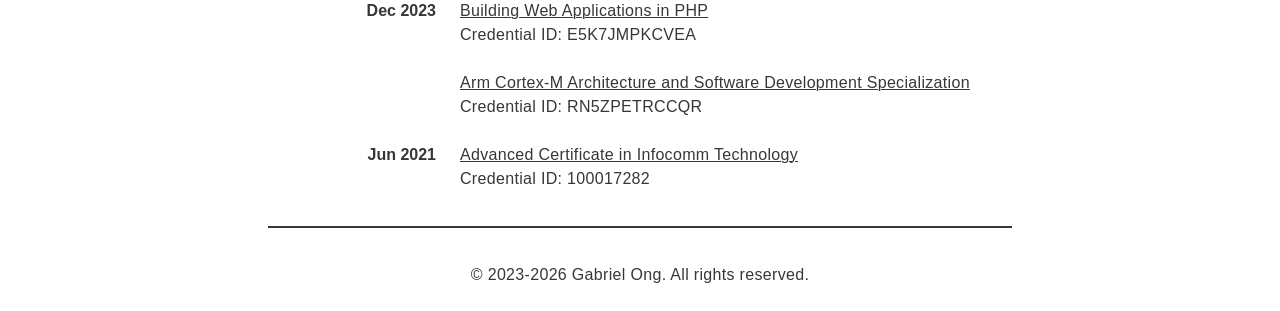
==== commit 5f6efc8d: "Update index.html" ====
--- a/live/index.html
+++ b/live/index.html
@@ -105,7 +105,7 @@
           </div>
 
           <div class="grid-item-1">
-            <h3><a href="https://github.com/gongahkia/the-junior-associate">the-junior-associate</a></h3>
+            <h3><a href="https://github.com/gongahkia/kite">kite</a></h3>
             <p>Scraper Library for Legal Technologists</p>
           </div>
 
@@ -411,3 +411,4 @@
 
 </body>
 </html>
+
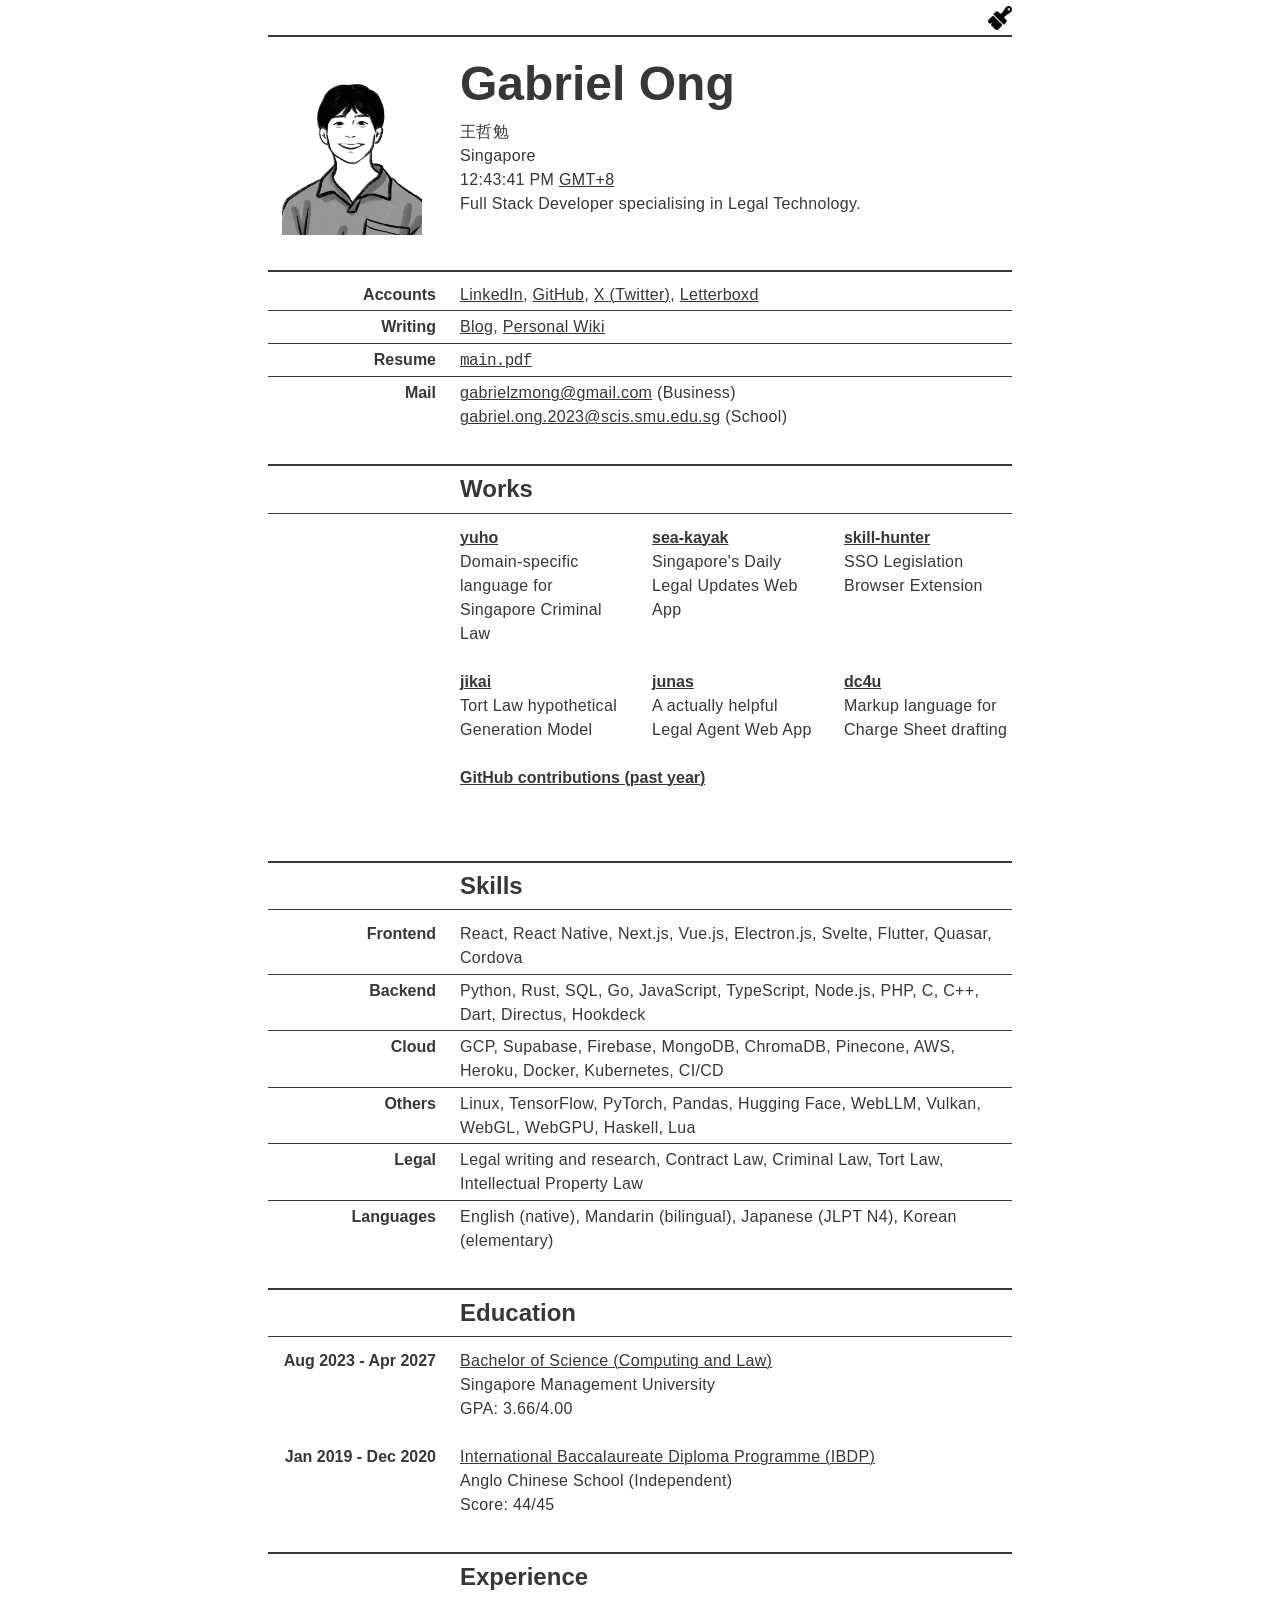
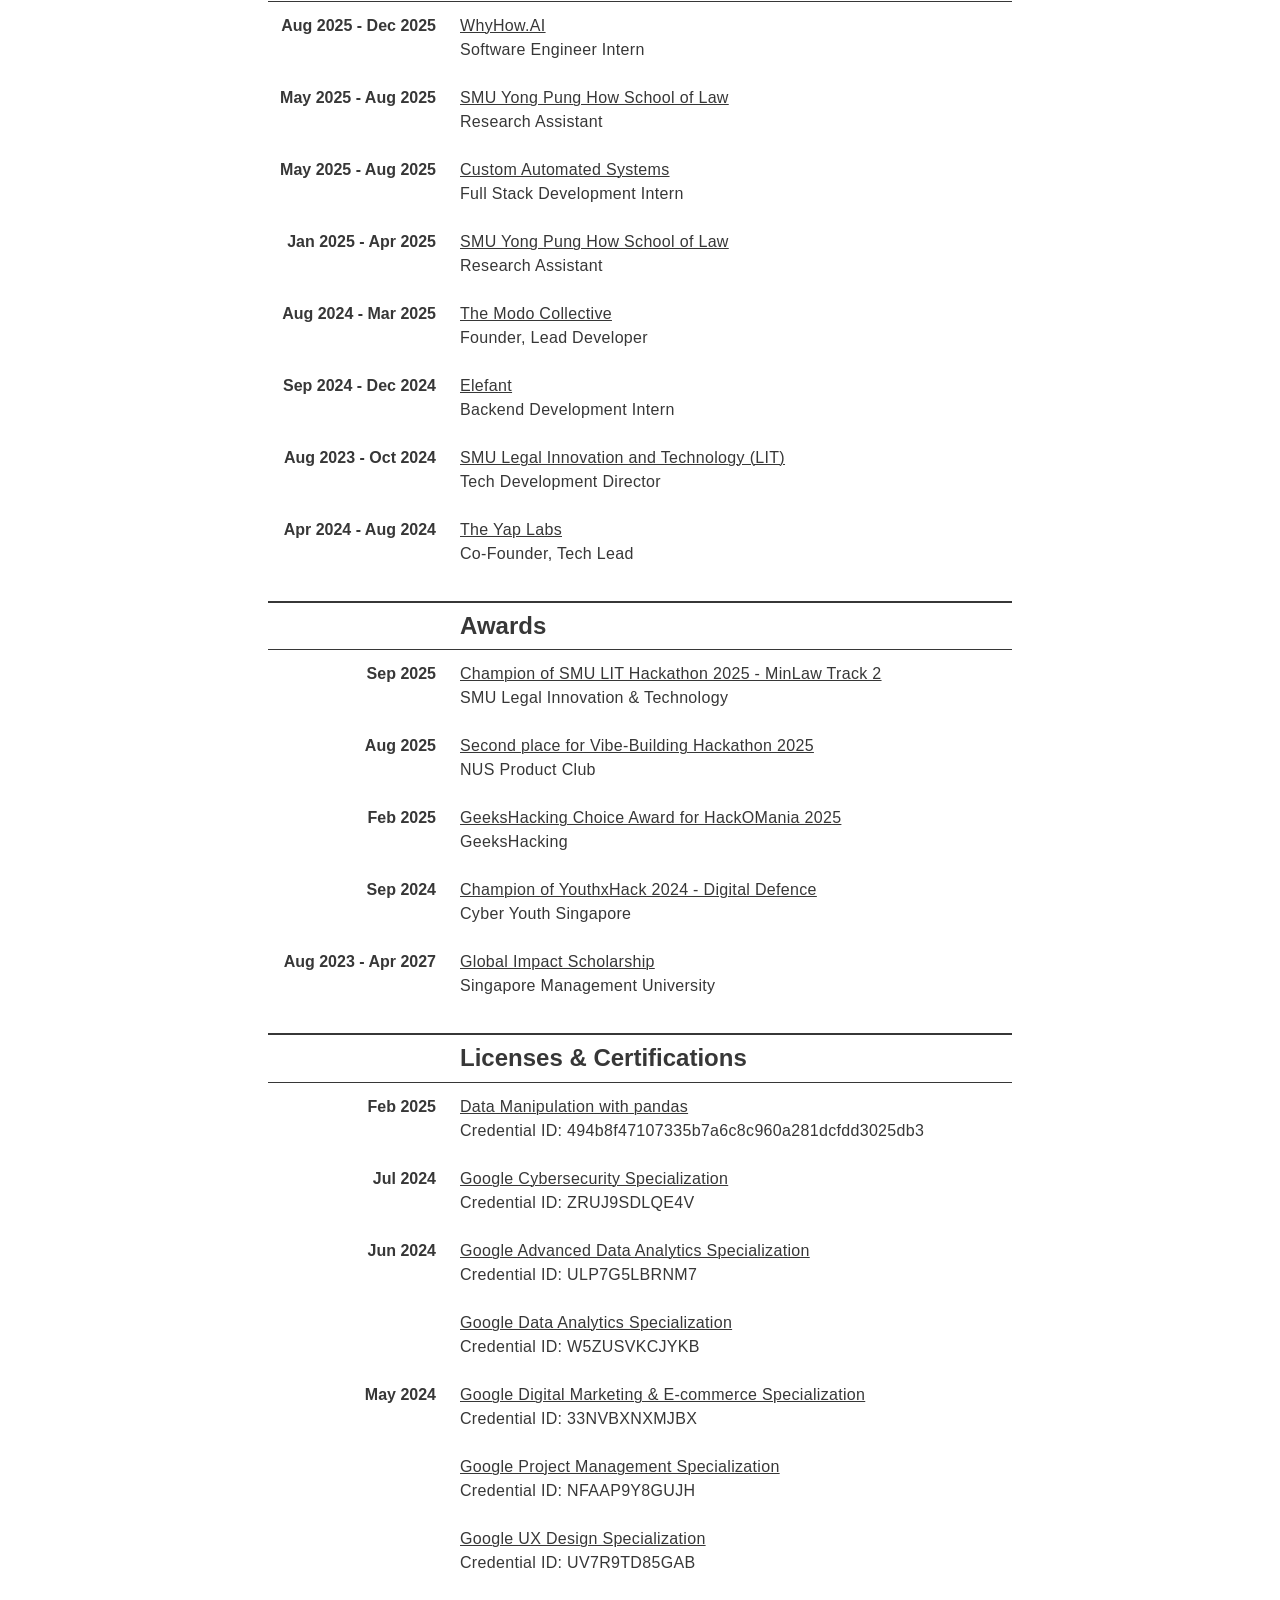
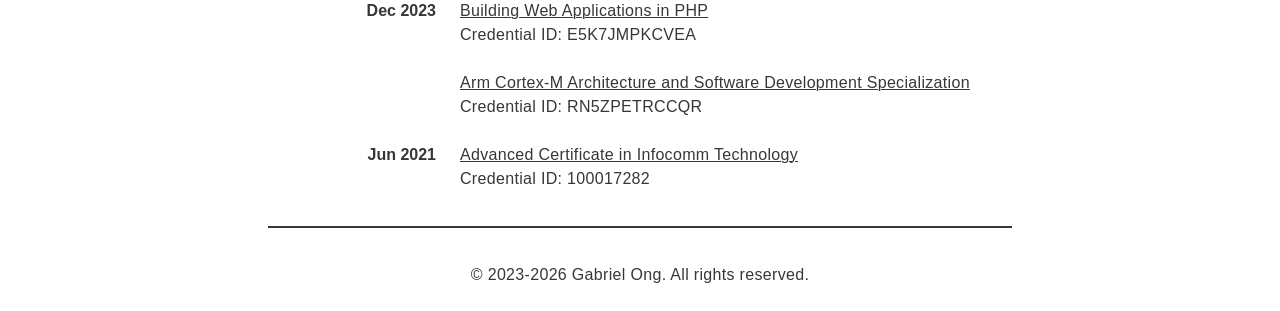
==== commit b1cae94b: "Update index.html" ====
--- a/live/index.html
+++ b/live/index.html
@@ -105,8 +105,8 @@
           </div>
 
           <div class="grid-item-1">
-            <h3><a href="https://github.com/gongahkia/kite">kite</a></h3>
-            <p>Scraper Library for Legal Technologists</p>
+            <h3><a href="https://github.com/gongahkia/junas">junas</a></h3>
+            <p>A actually helpful Legal Agent Web App</p>
           </div>
 
           <div class="grid-item-1">
@@ -412,3 +412,4 @@
 </body>
 </html>
 
+
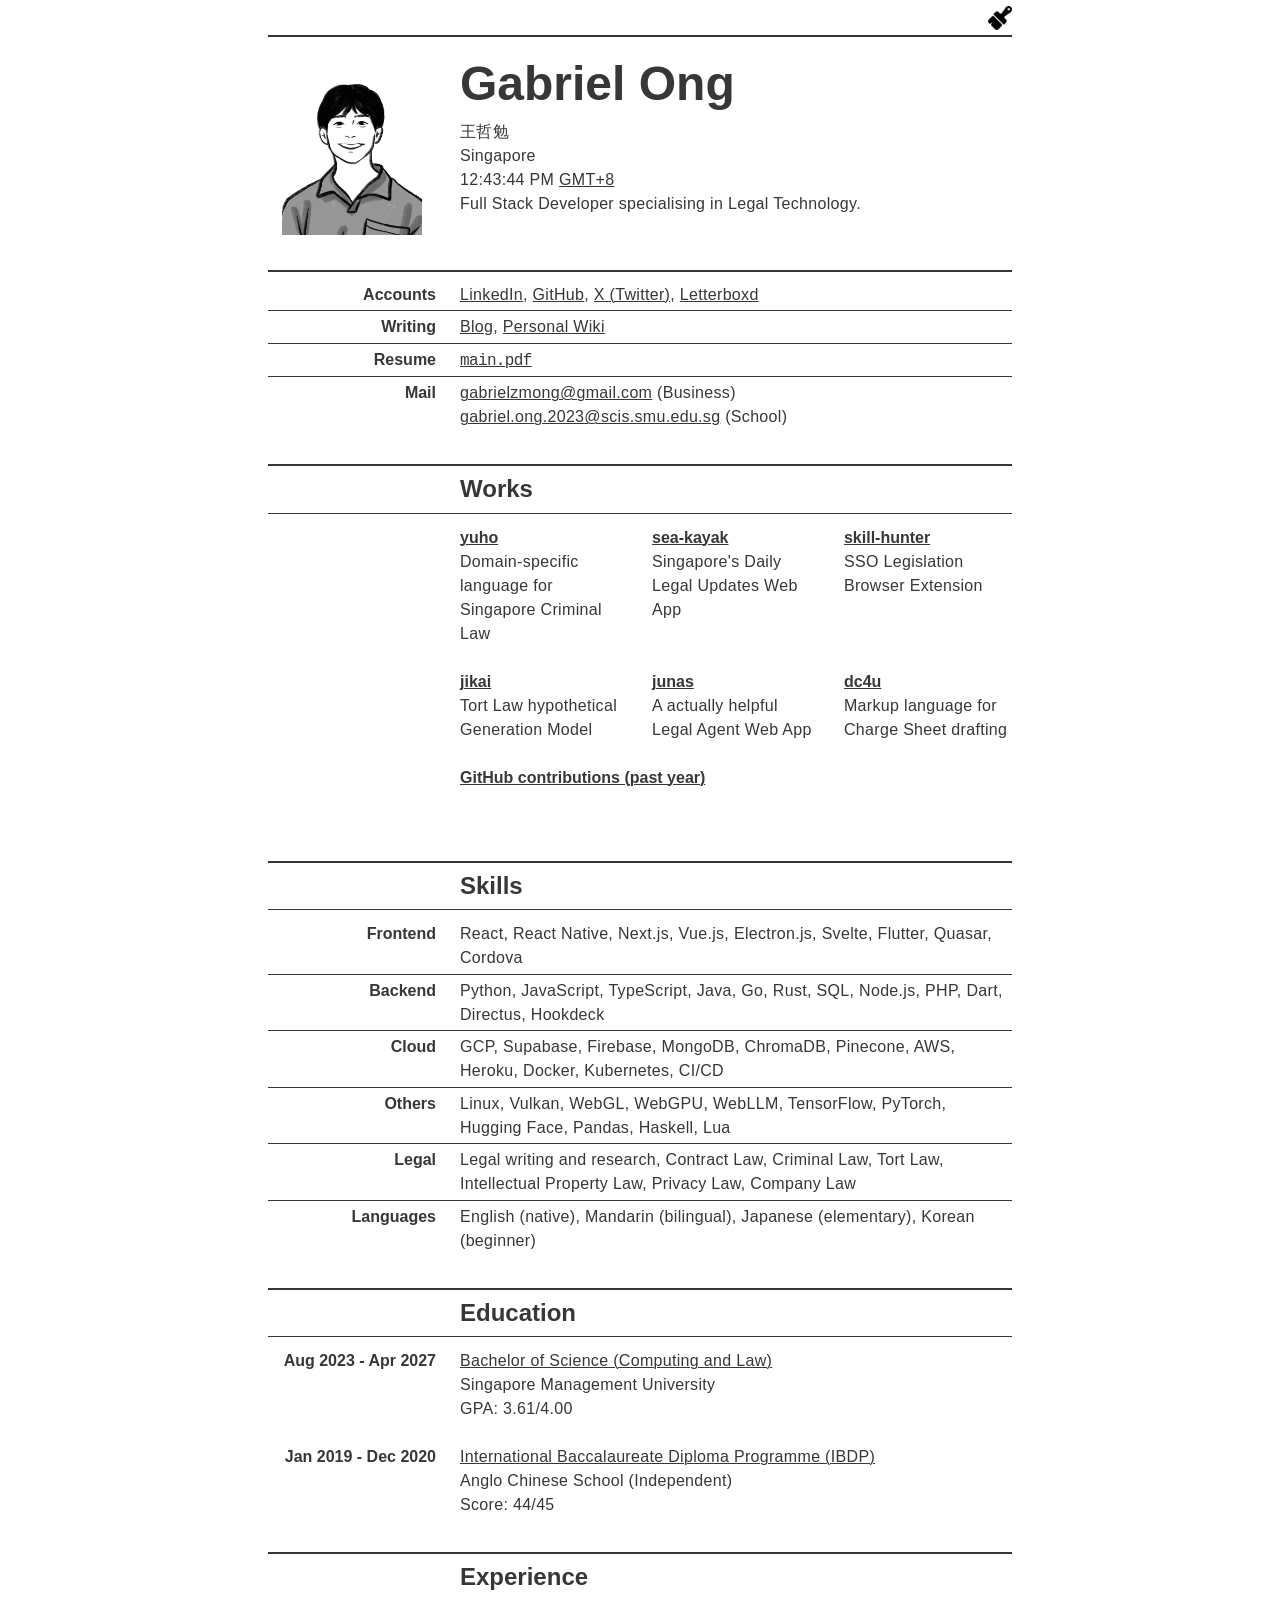
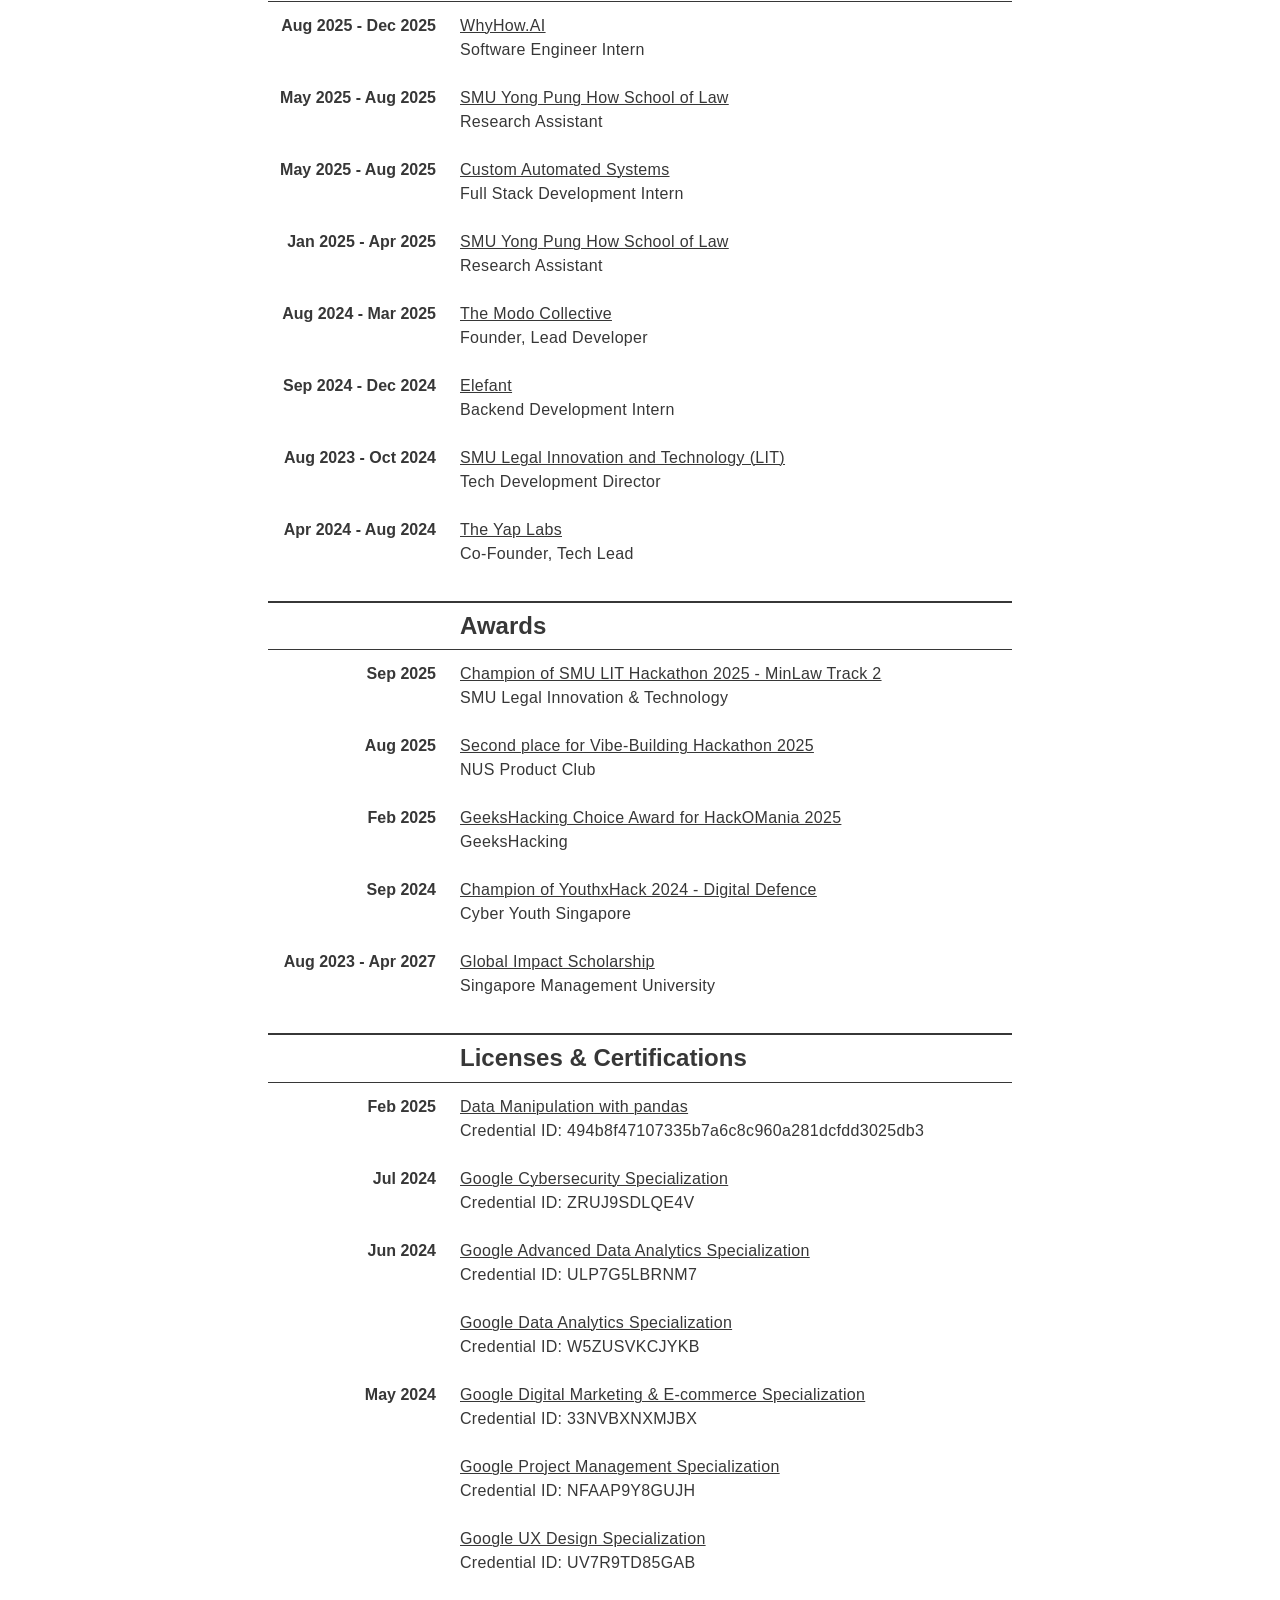
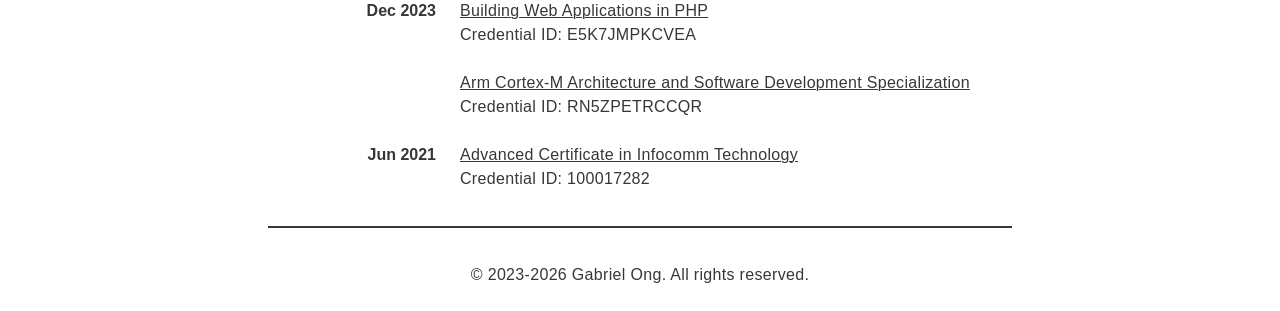
==== commit 1038d599: "feat(app): added" ====
--- a/live/index.html
+++ b/live/index.html
@@ -133,7 +133,7 @@
           </dd>
           <dt>Backend</dt>
           <dd>
-            Python, Rust, SQL, Go, JavaScript, TypeScript, Node.js, PHP, C, C++, Dart, Directus, Hookdeck
+            Python, JavaScript, TypeScript, Java, Go, Rust, SQL, Node.js, PHP, Dart, Directus, Hookdeck
           </dd>
           <dt>Cloud</dt>
           <dd>
@@ -141,15 +141,15 @@
           </dd>
           <dt>Others</dt>
           <dd>
-            Linux, TensorFlow, PyTorch, Pandas, Hugging Face, WebLLM, Vulkan, WebGL, WebGPU, Haskell, Lua
+            Linux, Vulkan, WebGL, WebGPU, WebLLM, TensorFlow, PyTorch, Hugging Face, Pandas, Haskell, Lua
           </dd>
           <dt>Legal</dt>
           <dd>
-            Legal writing and research, Contract Law, Criminal Law, Tort Law, Intellectual Property Law
+            Legal writing and research, Contract Law, Criminal Law, Tort Law, Intellectual Property Law, Privacy Law, Company Law
           </dd>
           <dt>Languages</dt>
           <dd>
-            English (native), Mandarin (bilingual), Japanese (JLPT N4), Korean (elementary)
+            English (native), Mandarin (bilingual), Japanese (elementary), Korean (beginner)
           </dd>
         </dl>
       </section>
@@ -167,7 +167,7 @@
             <br>
             Singapore Management University
             <br>
-            GPA: 3.66/4.00
+            GPA: 3.61/4.00
           </dd>
         </dl>
 
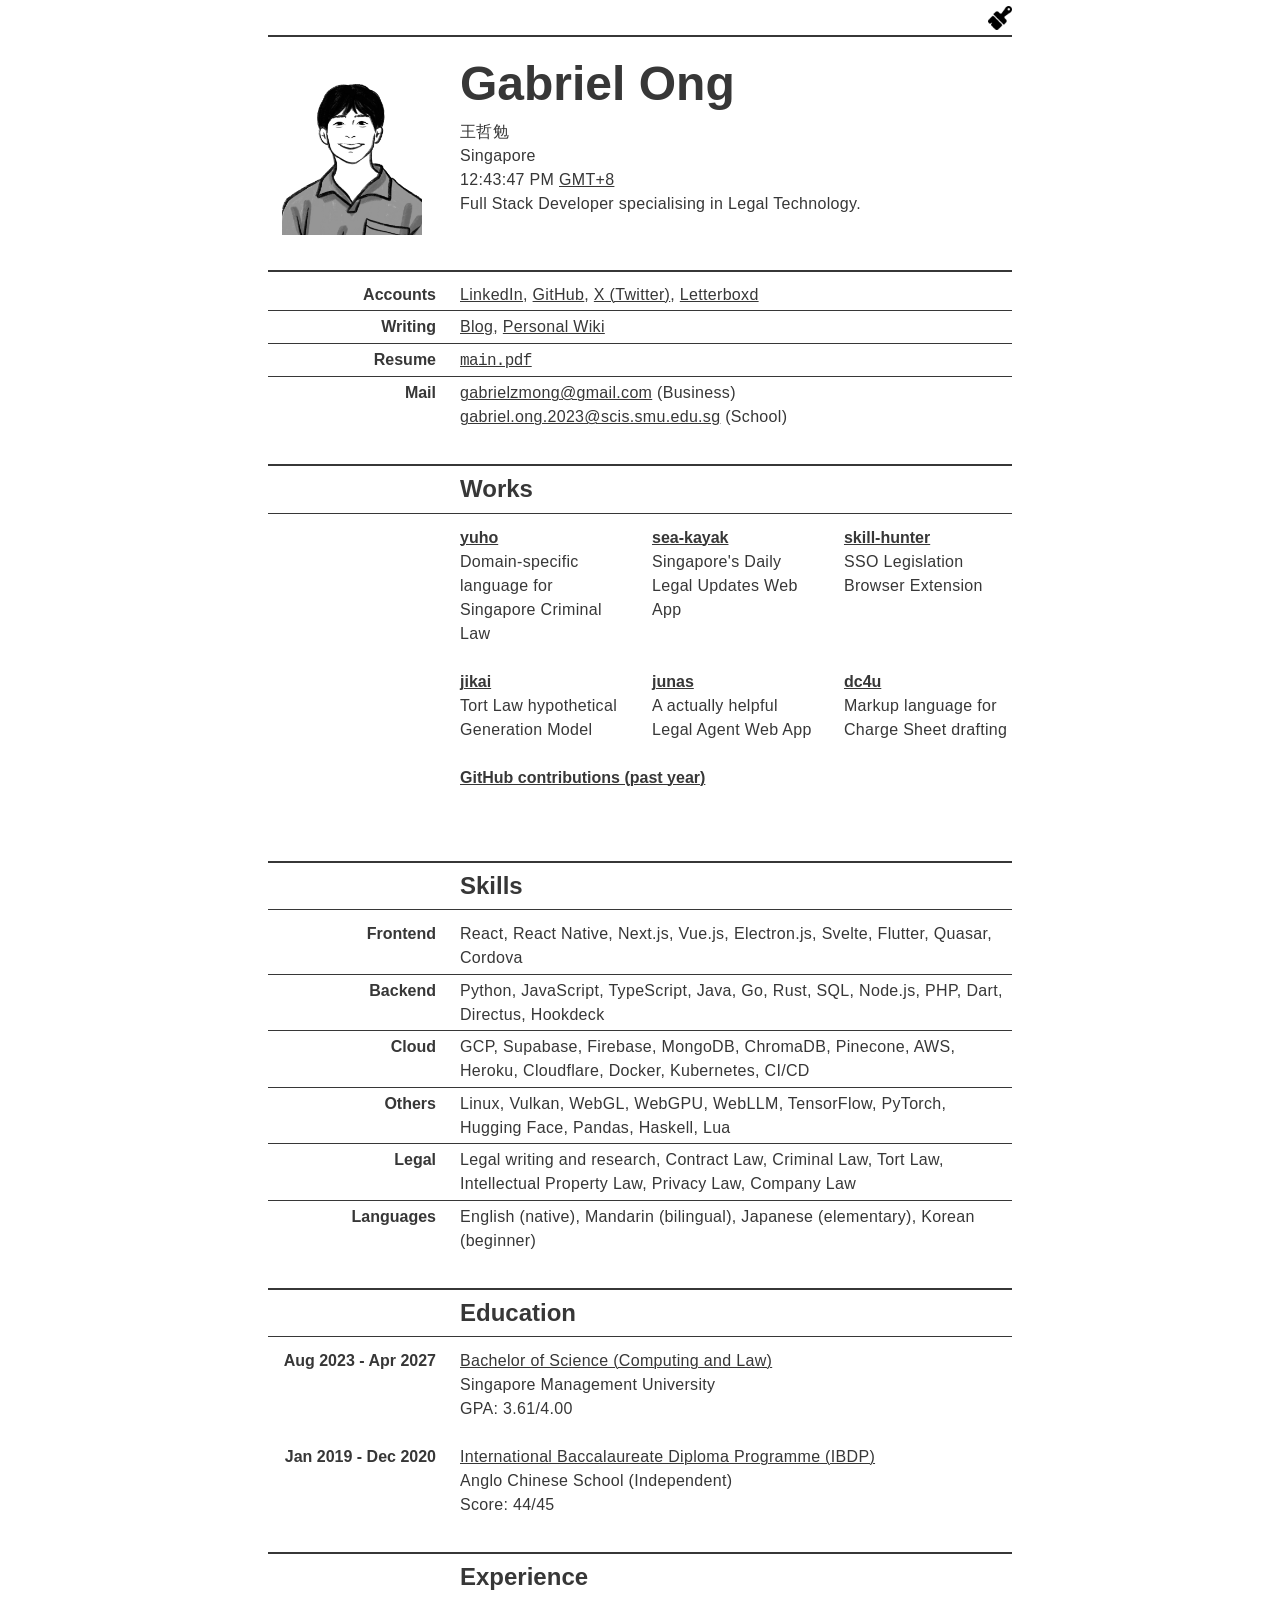
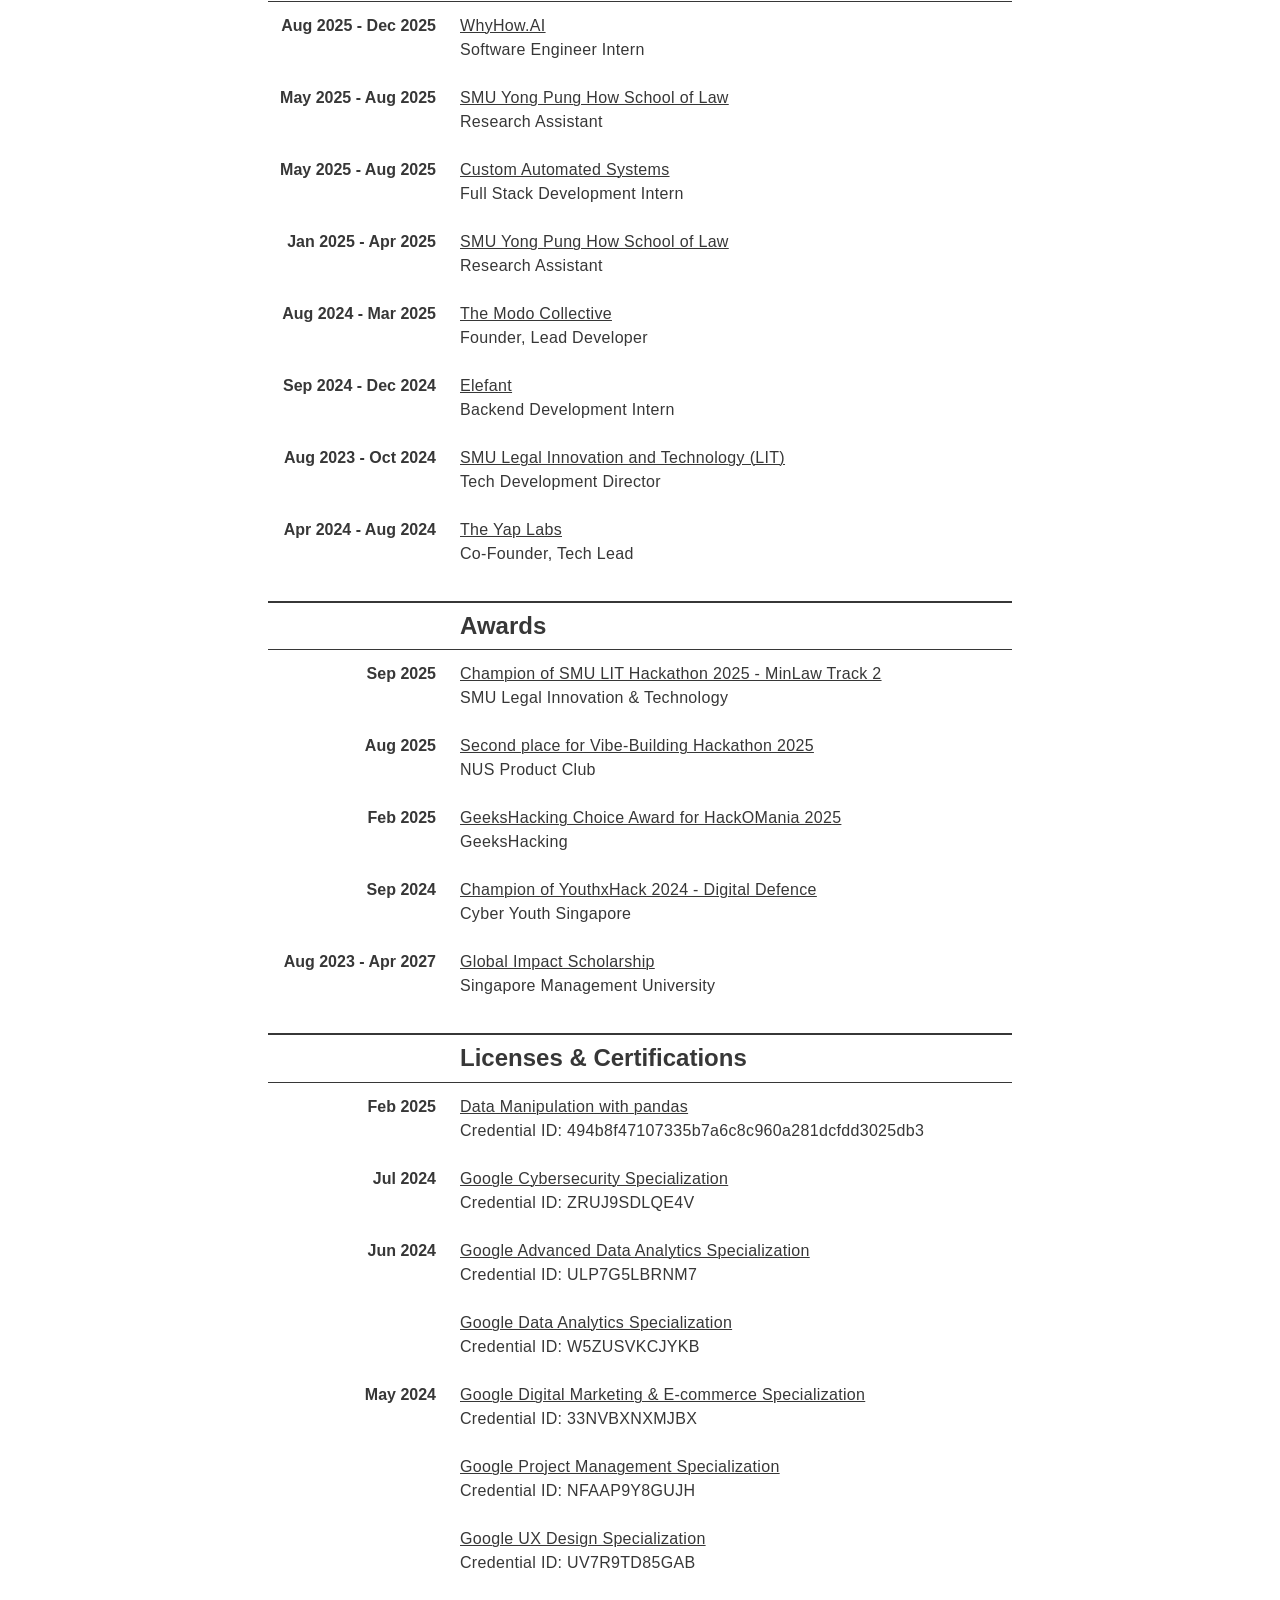
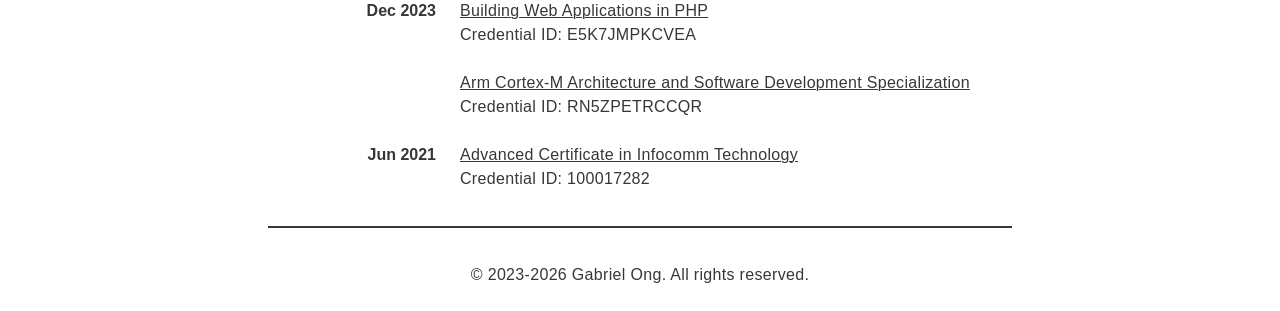
==== commit 6e4a0ed1: "Update index.html" ====
--- a/live/index.html
+++ b/live/index.html
@@ -137,7 +137,7 @@
           </dd>
           <dt>Cloud</dt>
           <dd>
-            GCP, Supabase, Firebase, MongoDB, ChromaDB, Pinecone, AWS, Heroku, Docker, Kubernetes, CI/CD
+            GCP, Supabase, Firebase, MongoDB, ChromaDB, Pinecone, AWS, Heroku, Cloudflare, Docker, Kubernetes, CI/CD
           </dd>
           <dt>Others</dt>
           <dd>
@@ -413,3 +413,4 @@
 </html>
 
 
+
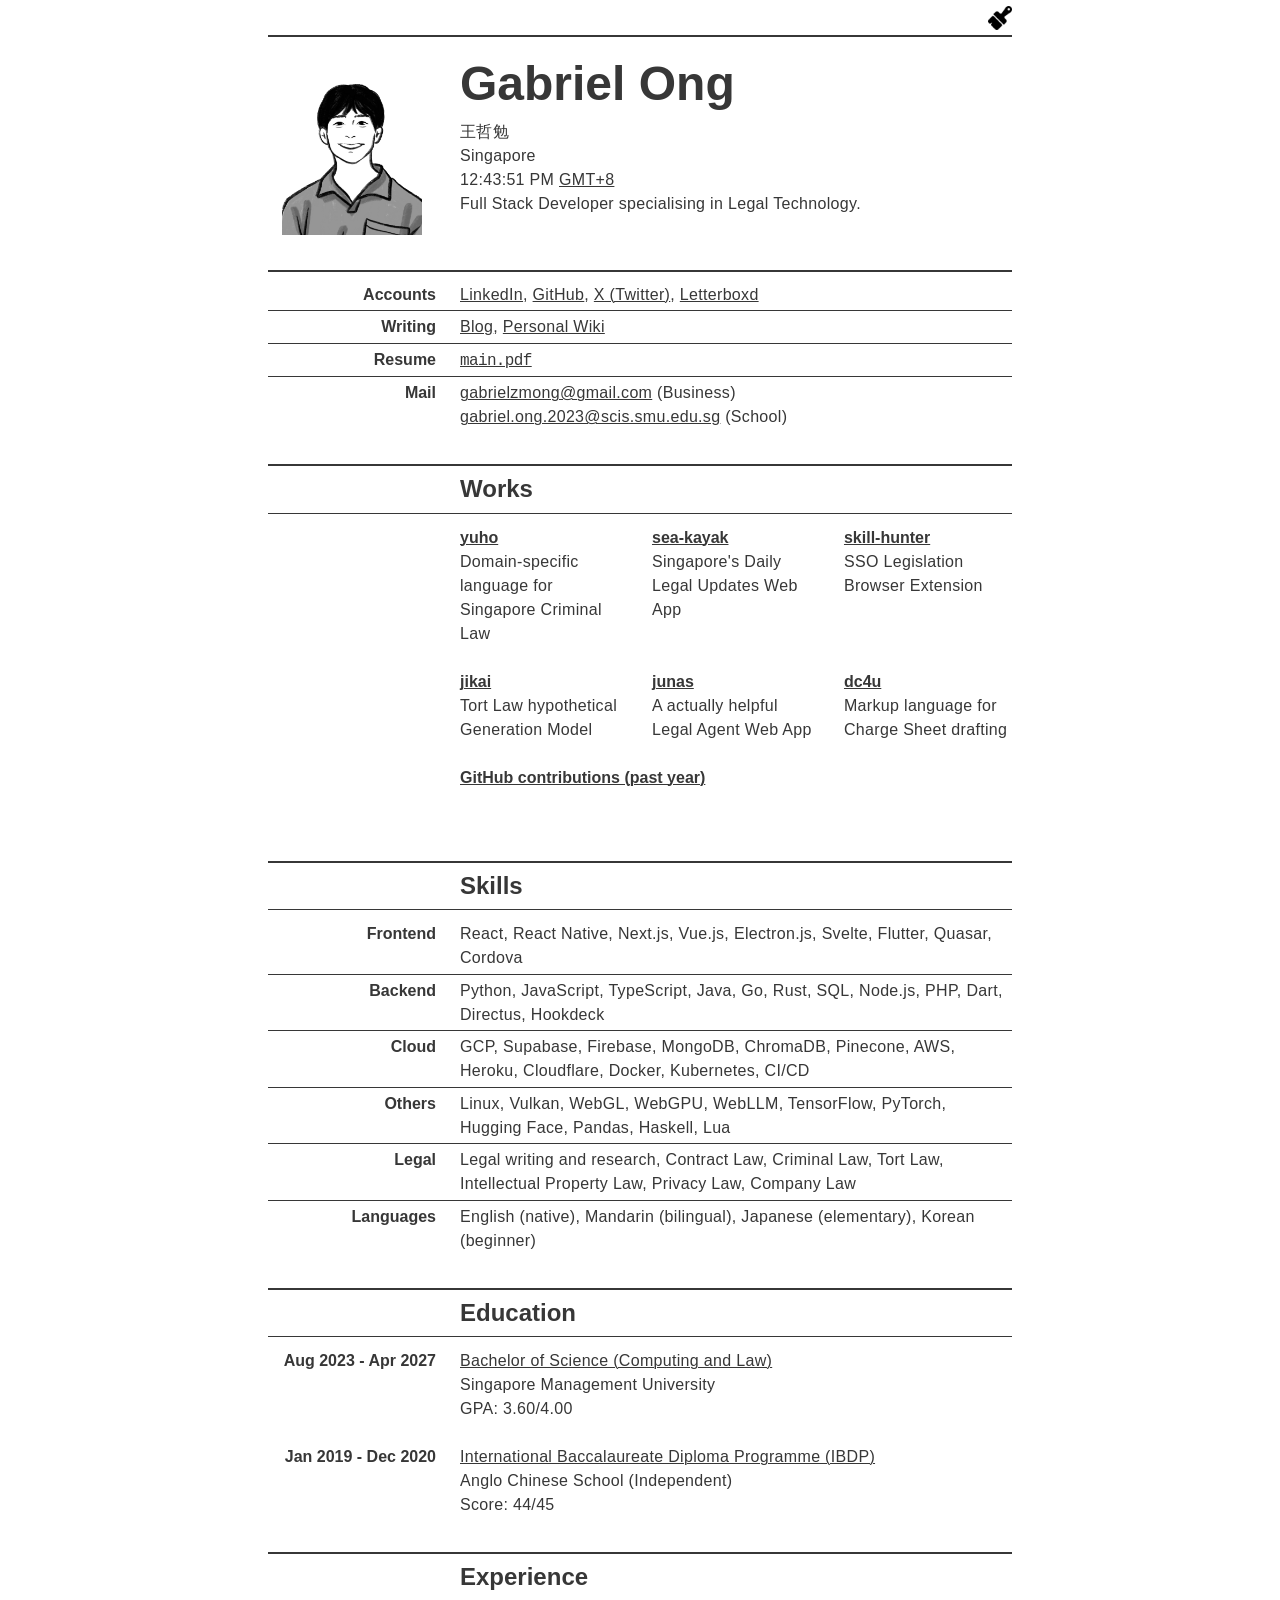
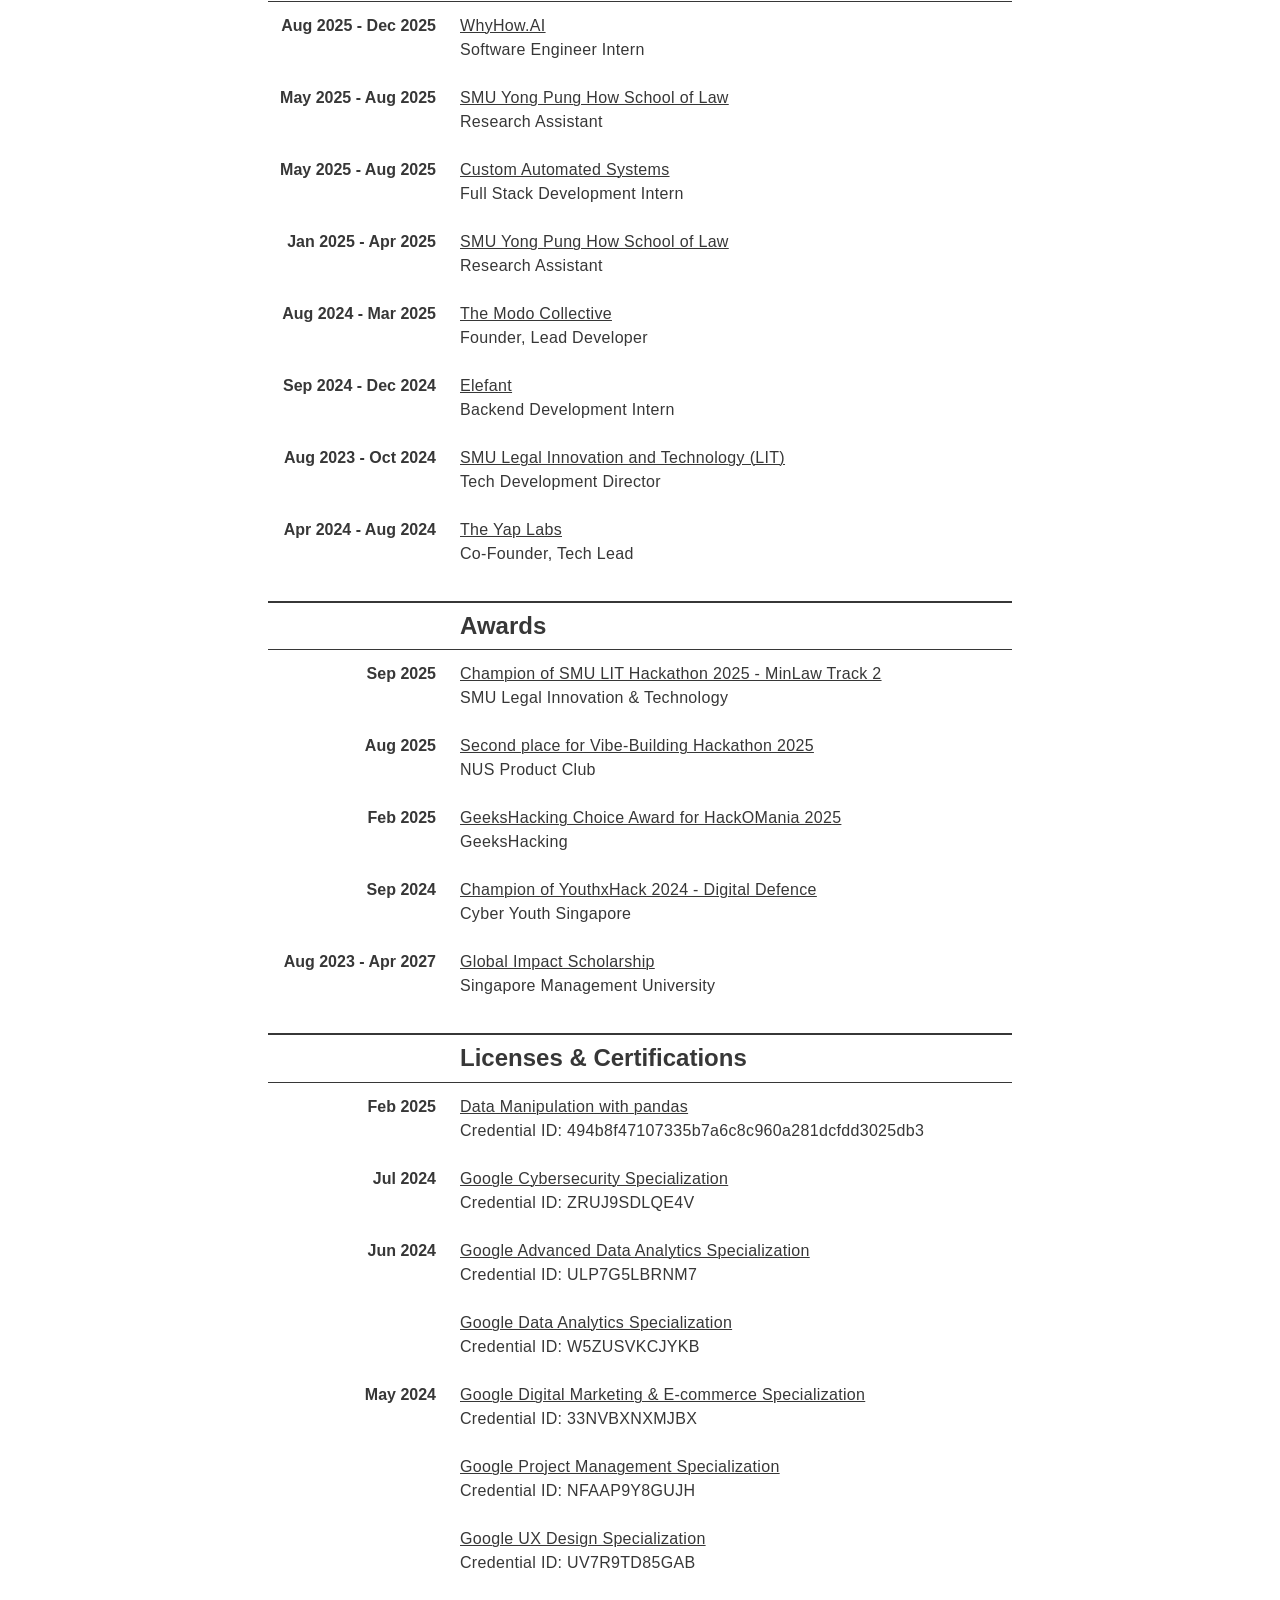
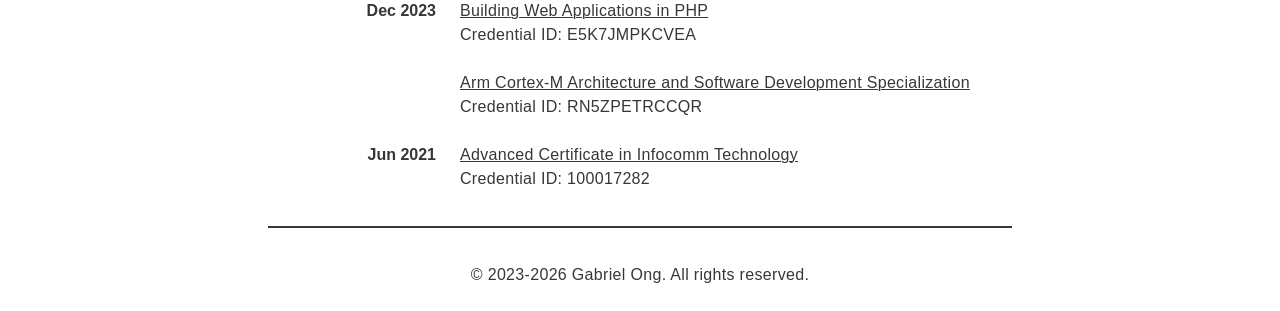
==== commit bb86f355: "Update index.html" ====
--- a/live/index.html
+++ b/live/index.html
@@ -167,7 +167,7 @@
             <br>
             Singapore Management University
             <br>
-            GPA: 3.61/4.00
+            GPA: 3.60/4.00
           </dd>
         </dl>
 
@@ -414,3 +414,4 @@
 
 
 
+
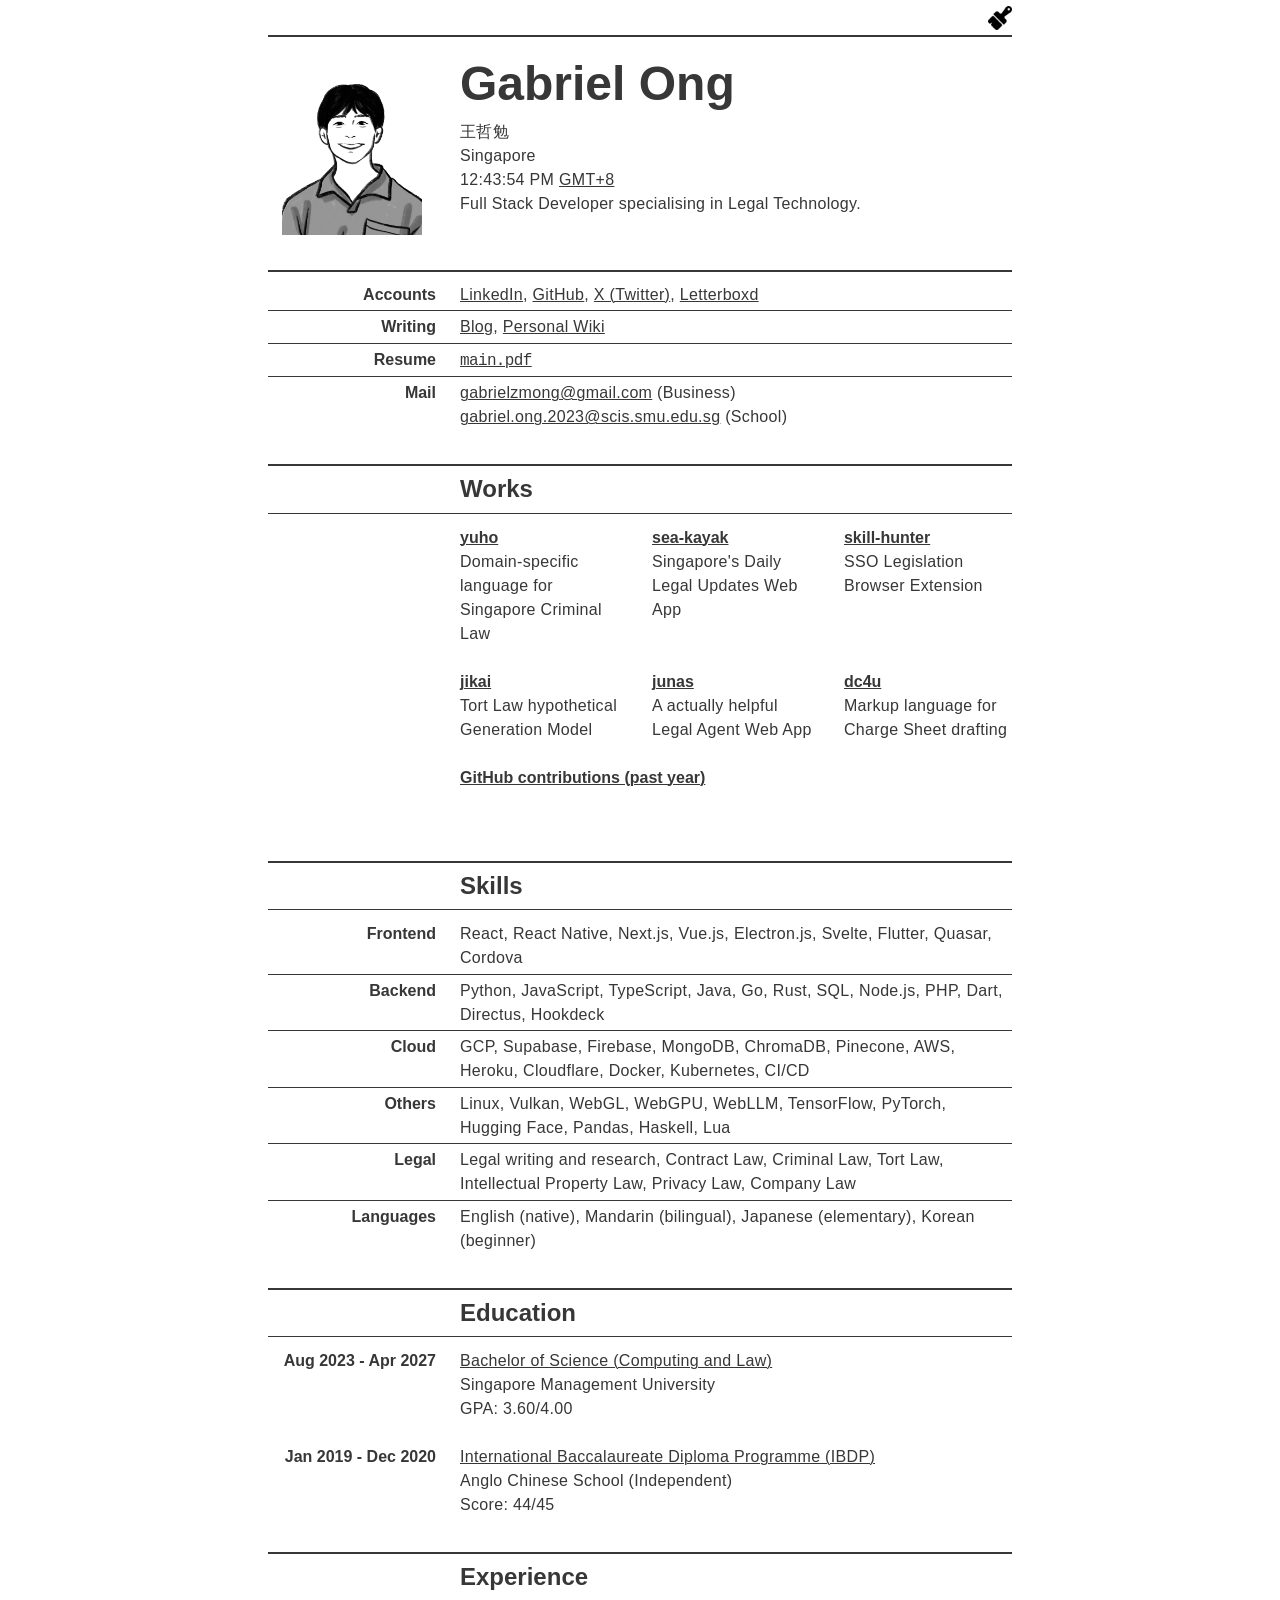
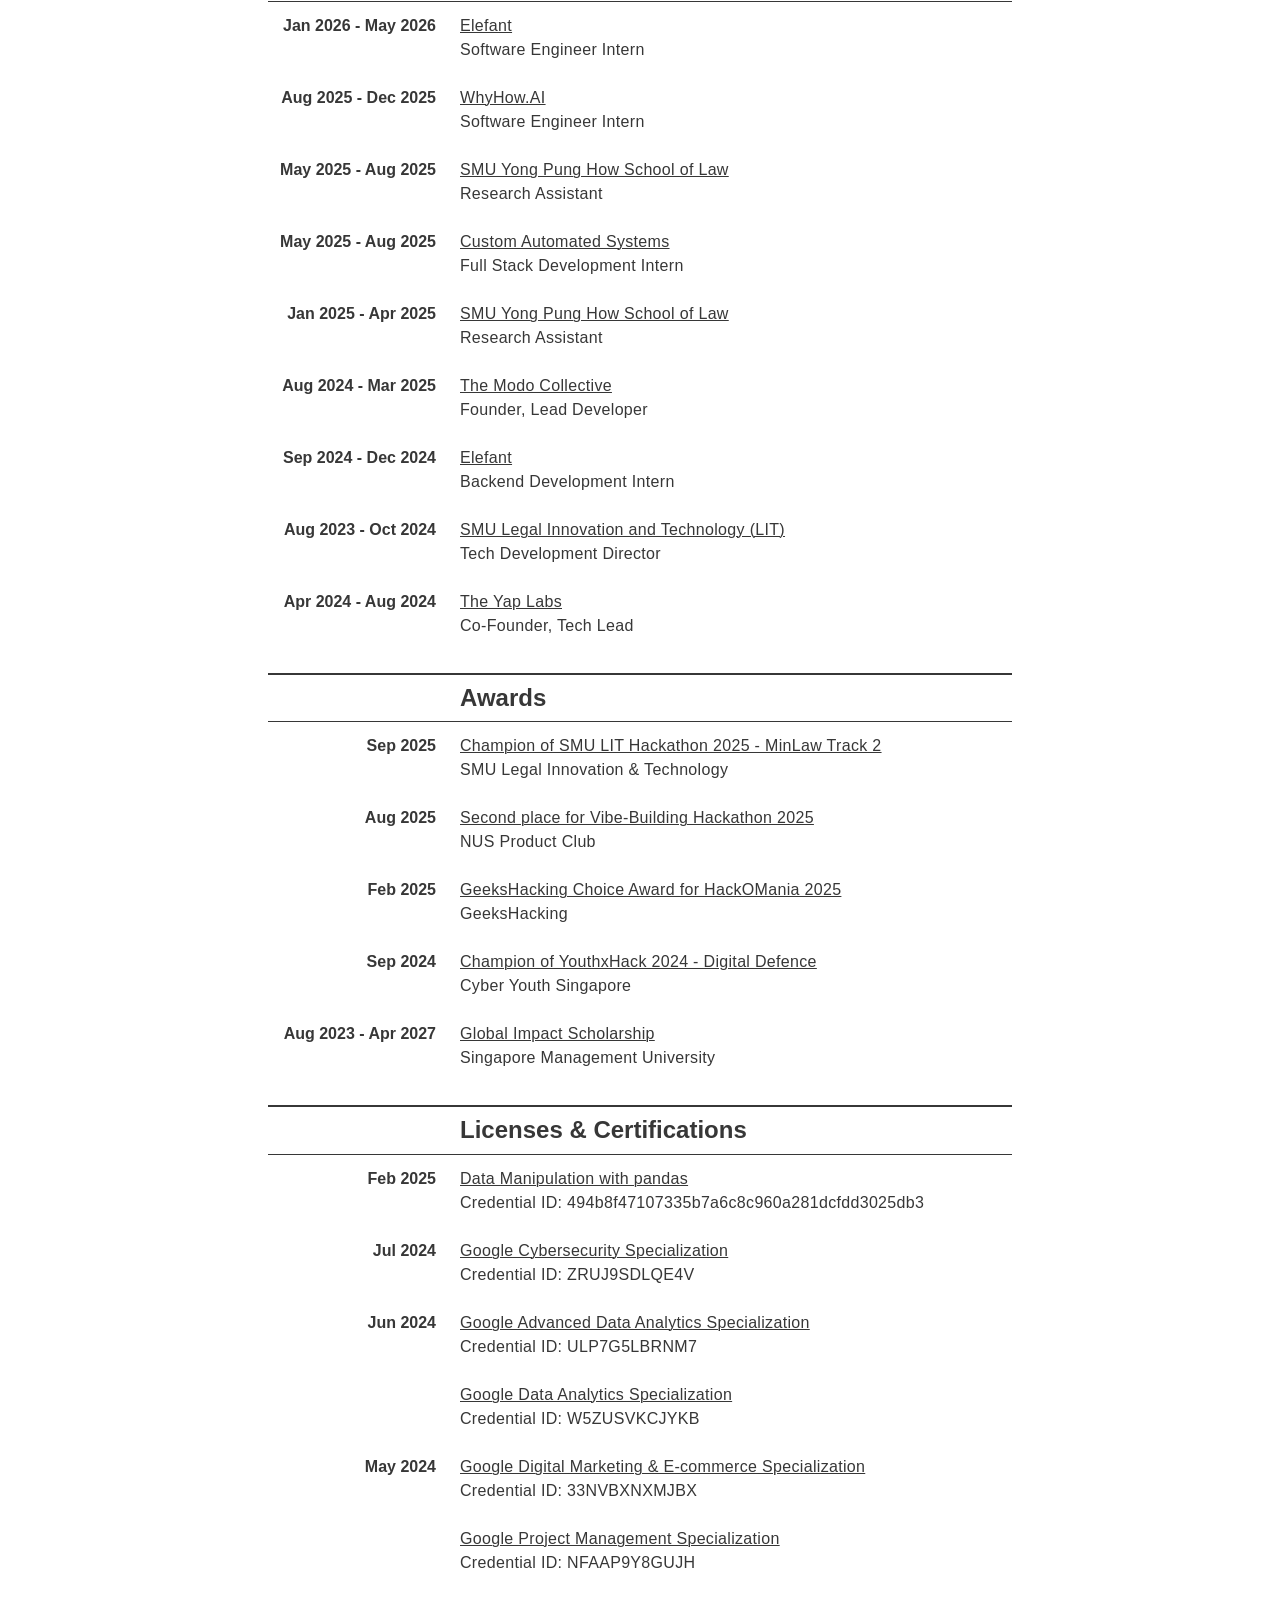
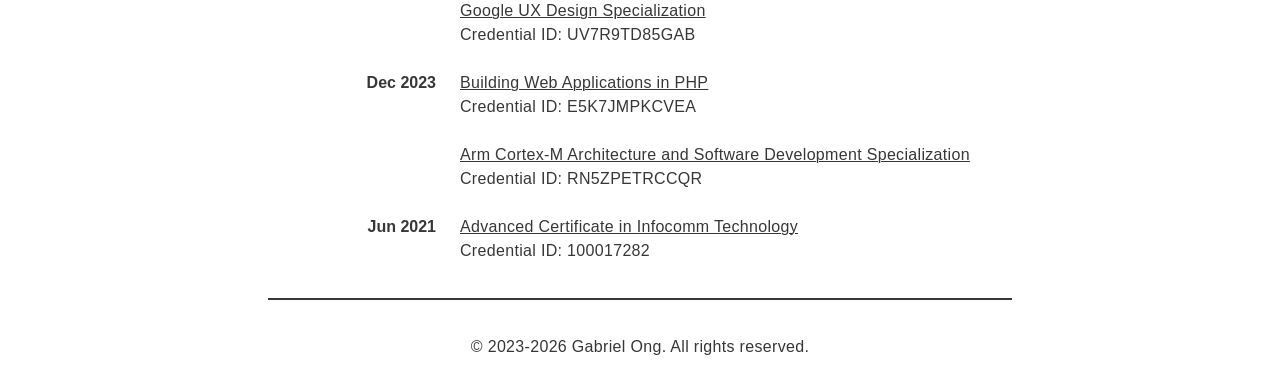
==== commit 327132c9: "Update index.html" ====
--- a/live/index.html
+++ b/live/index.html
@@ -191,6 +191,15 @@
         <h2>Experience</h2>
 
         <dl>
+          <dt>Jan 2026 - May 2026</dt>
+          <dd>
+            <a href="https://elefant.net.ai/">Elefant</a>
+            <br>
+            Software Engineer Intern
+          </dd>
+        </dl>
+        
+        <dl>
           <dt>Aug 2025 - Dec 2025</dt>
           <dd>
             <a href="https://whyhow.ai/">WhyHow.AI</a>
@@ -415,3 +424,4 @@
 
 
 
+
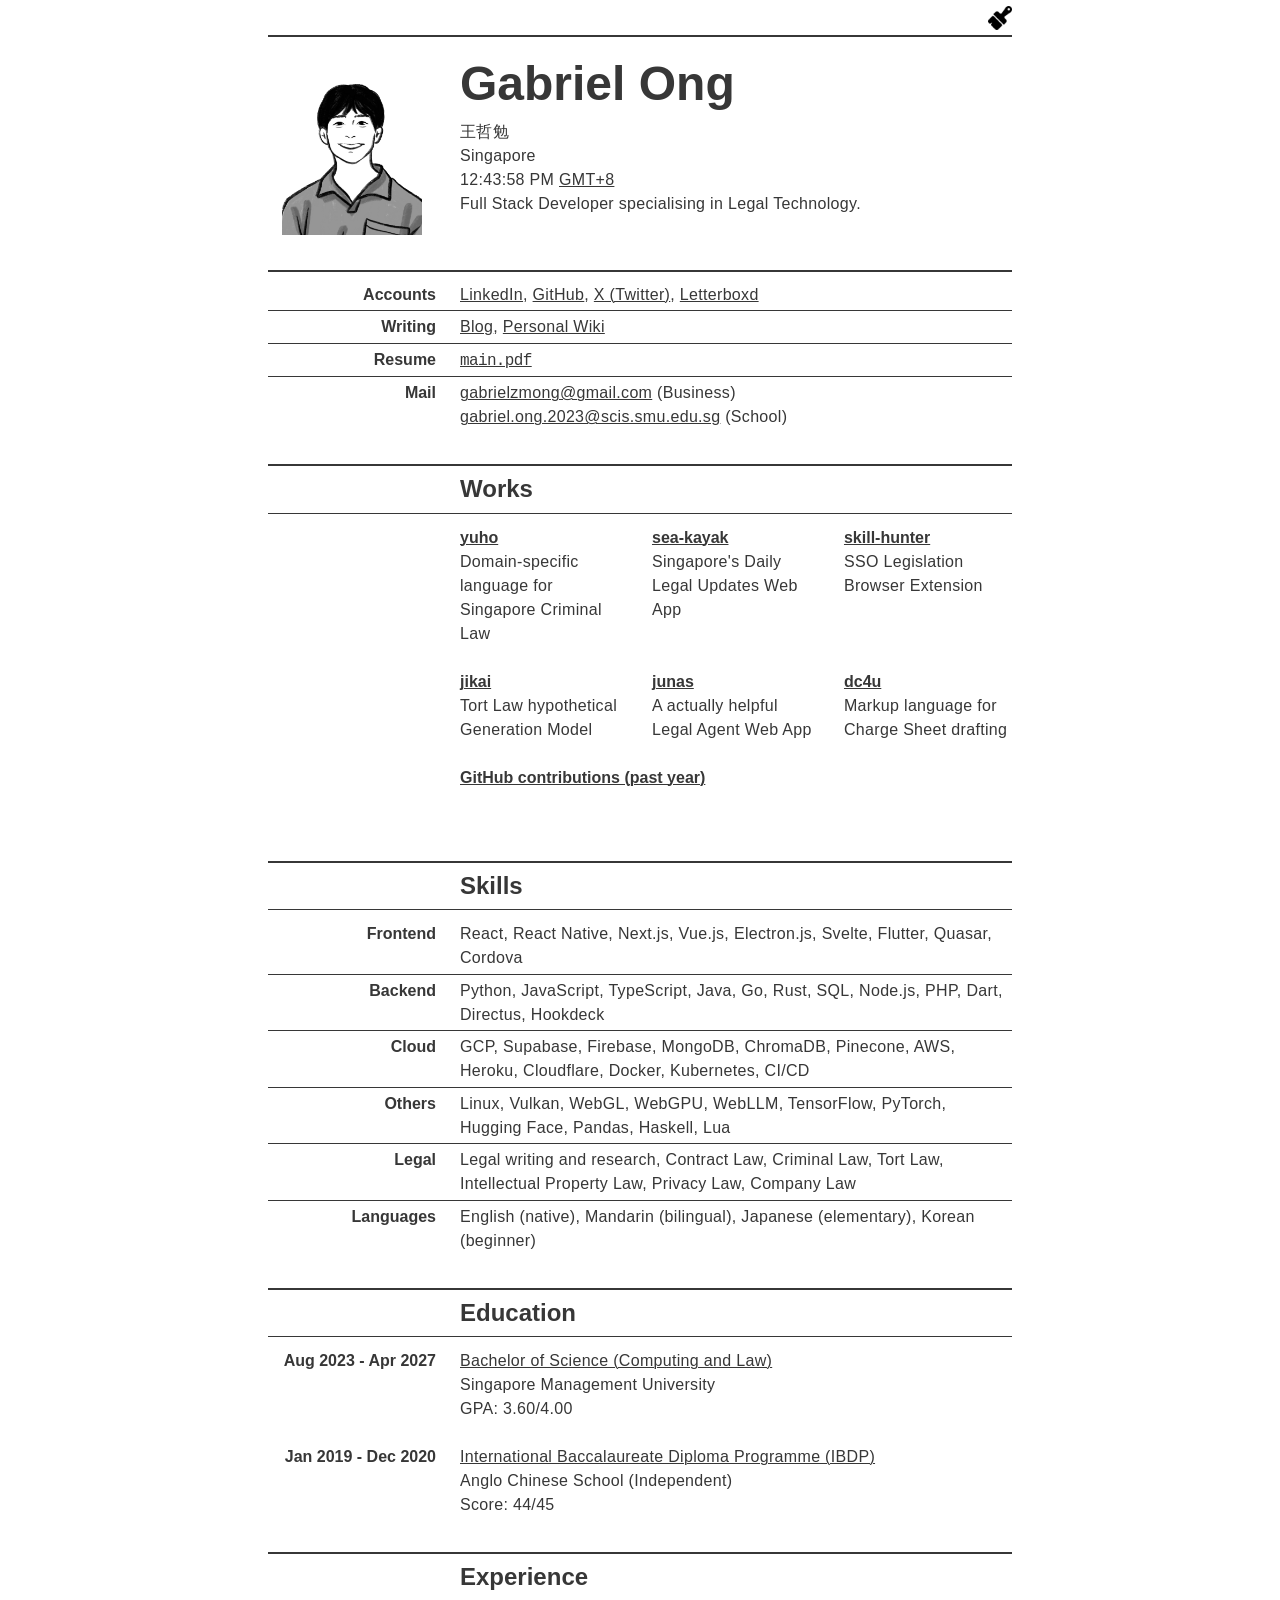
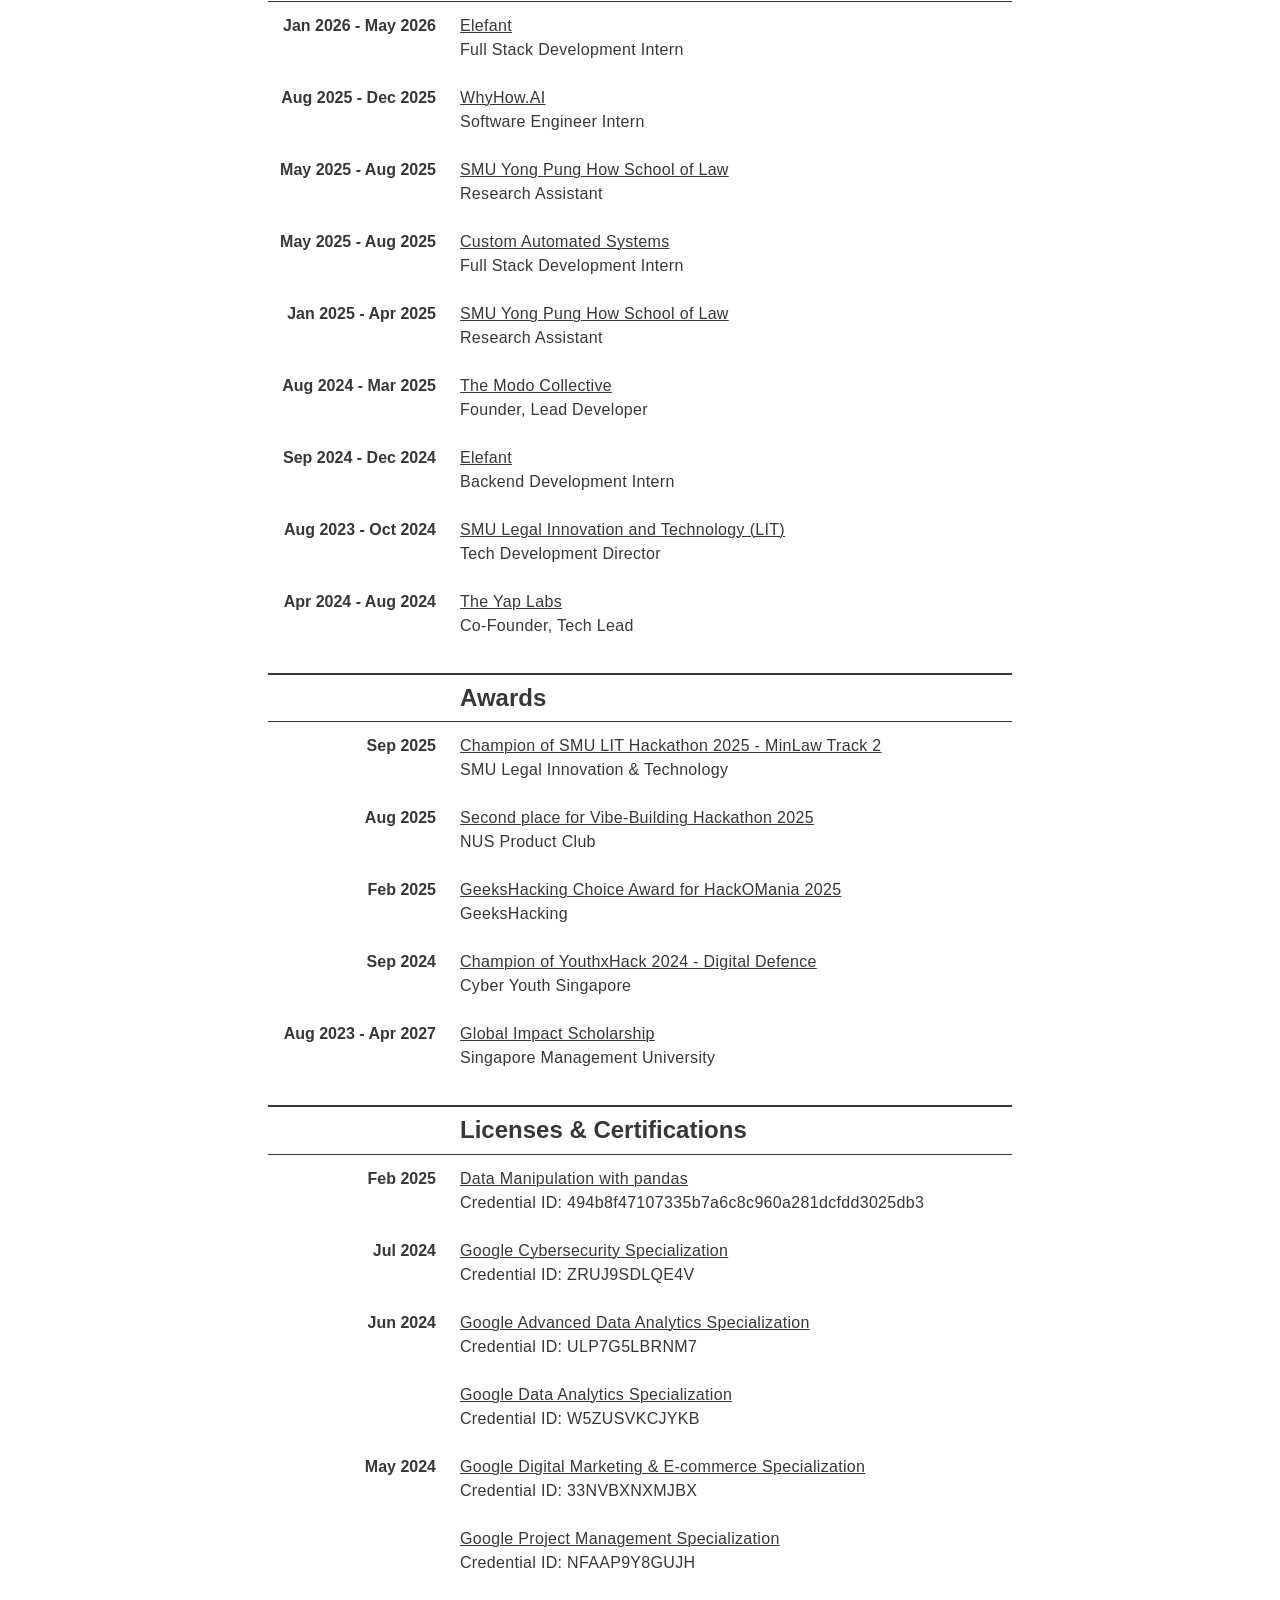
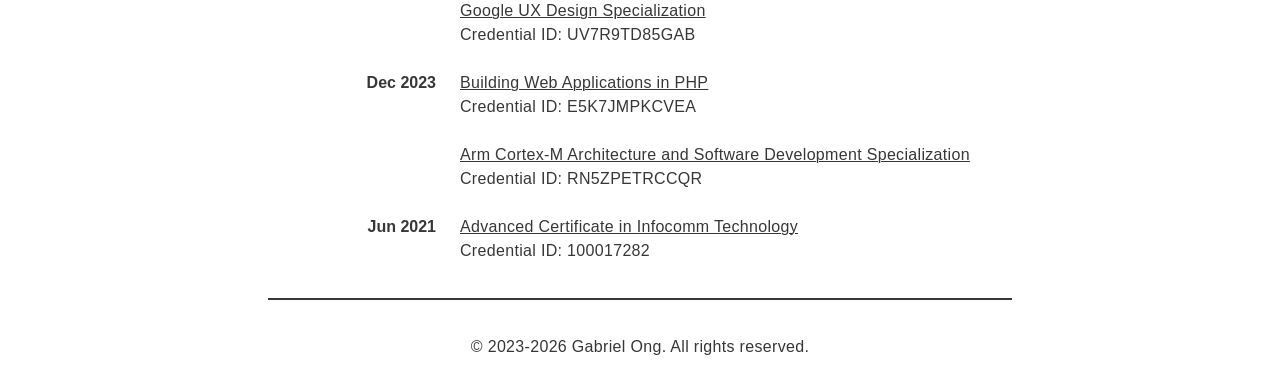
==== commit a158b0c5: "updated" ====
--- a/live/index.html
+++ b/live/index.html
@@ -195,7 +195,7 @@
           <dd>
             <a href="https://elefant.net.ai/">Elefant</a>
             <br>
-            Software Engineer Intern
+            Full Stack Development Intern
           </dd>
         </dl>
         
@@ -425,3 +425,4 @@
 
 
 
+
